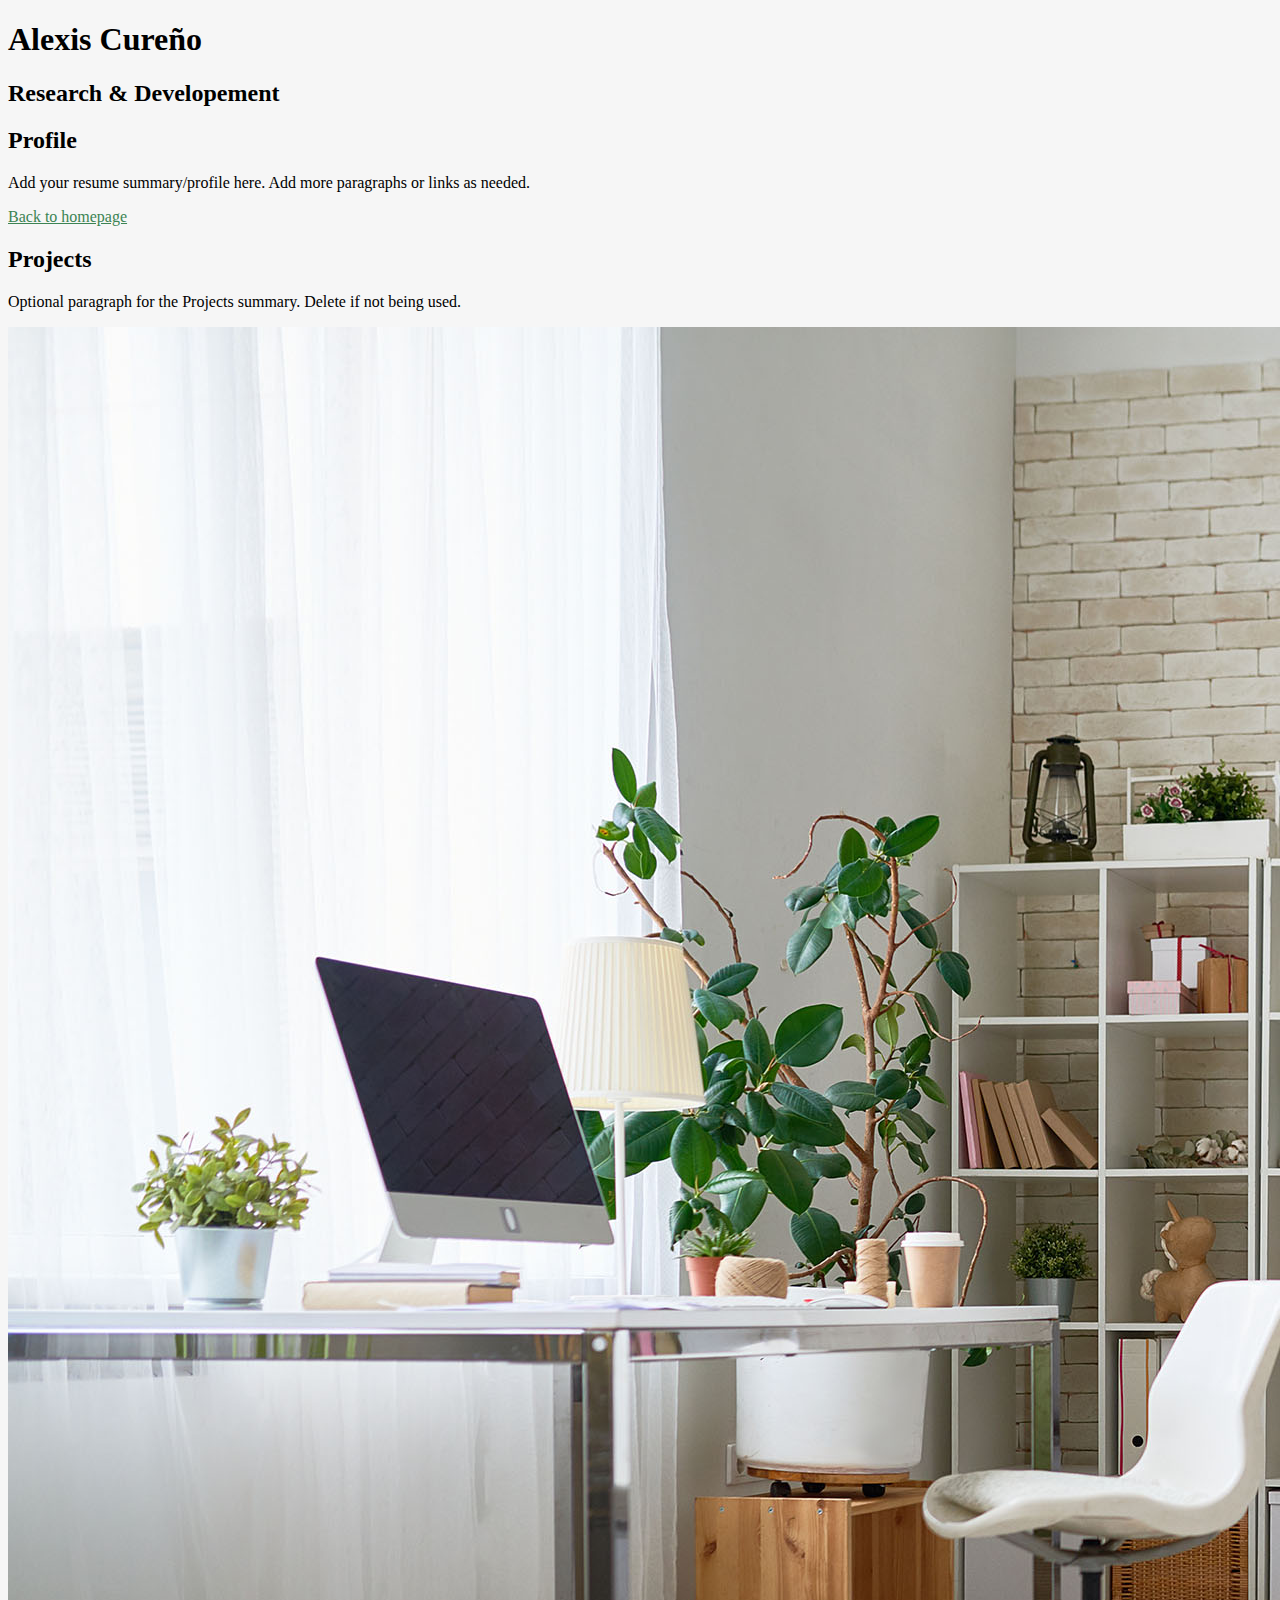
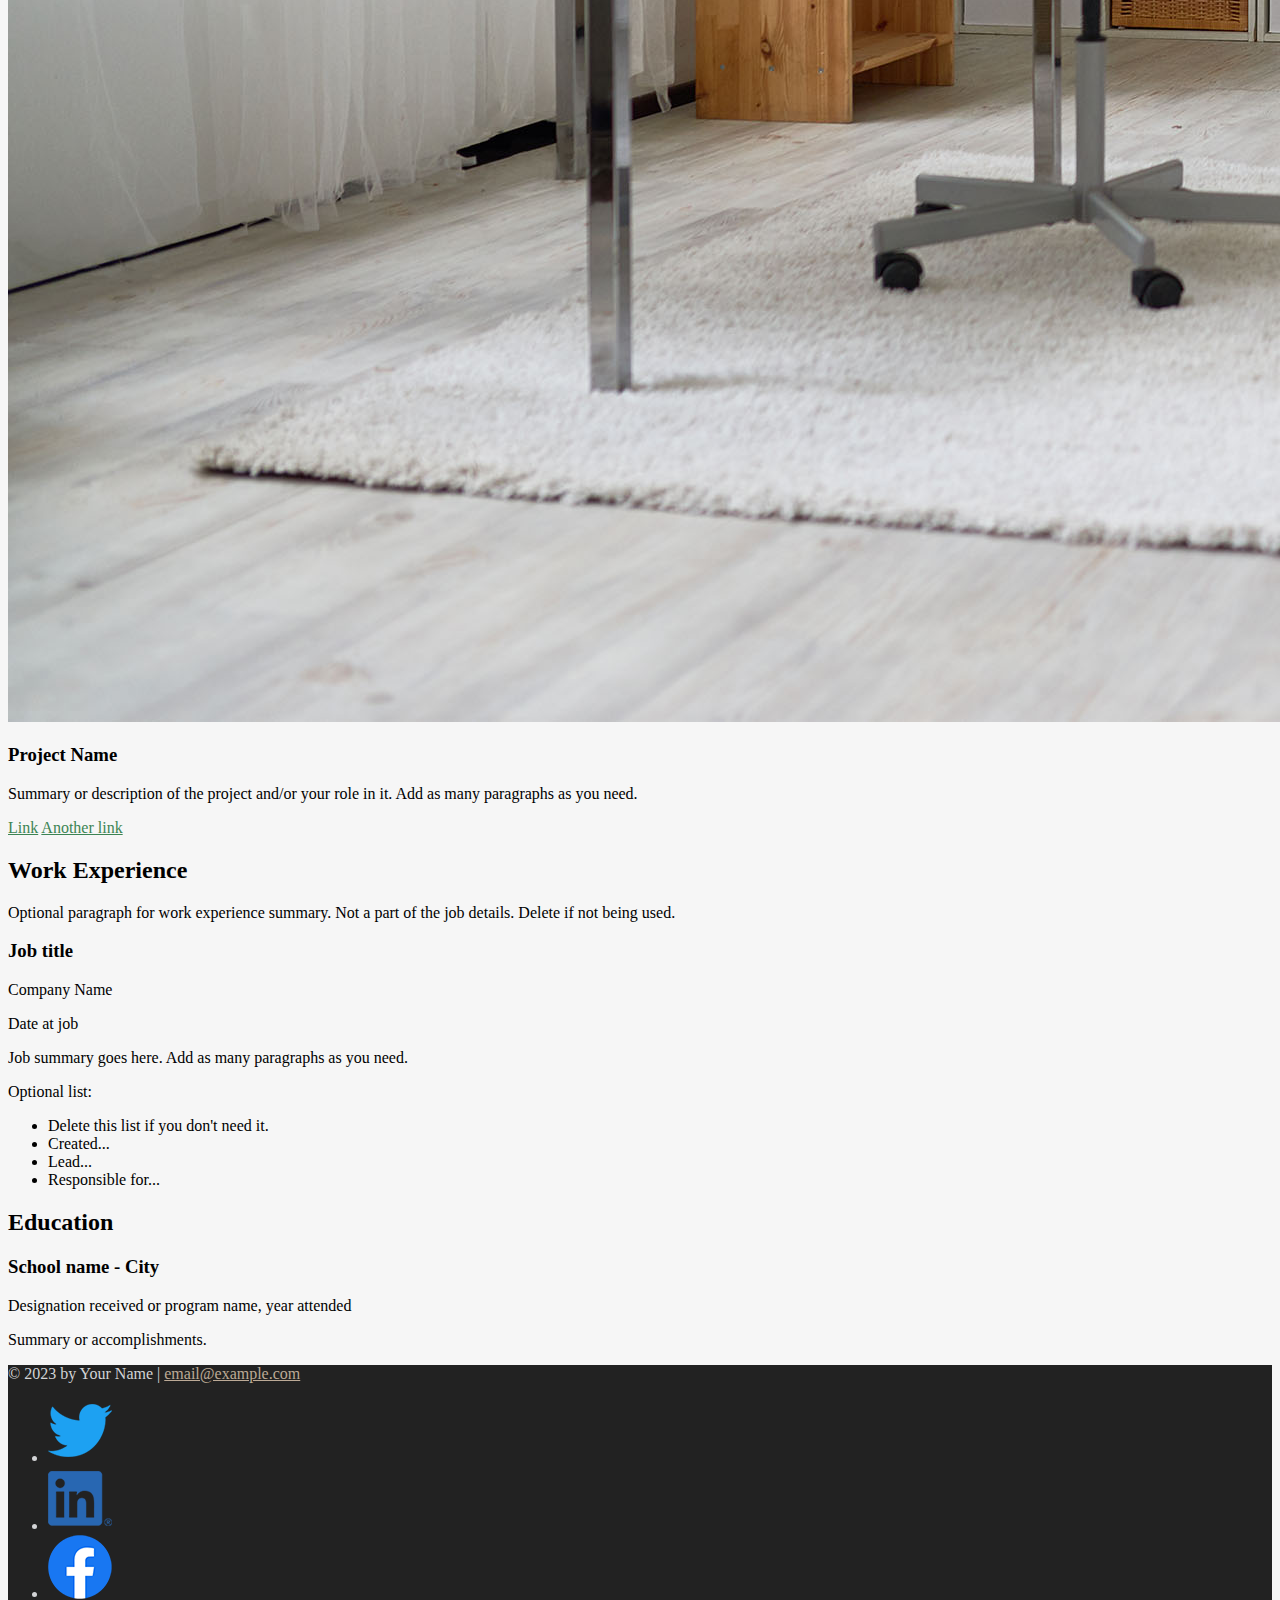
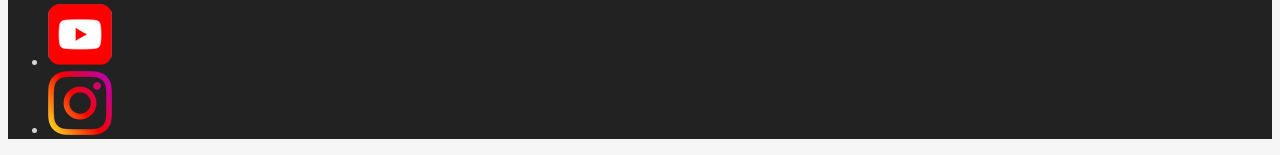
==== resume.html @ d6019df4 "first commit" ====
<!DOCTYPE html>
<html lang="en">
  <head>
    <meta charset="UTF-8">
    <meta name="viewport" content="width=device-width, initial-scale=1">
    <title>Resume | Alexis Cureño | Research & Developement</title>
    <link rel="stylesheet" href="css/style.css">
  </head>
  <body class="resume">
    <!-- //  INTRO  // -->
    <header>
      <!-- Start content edits below this line. -->
      <h1>Alexis Cureño</h1>
      <h2>Research & Developement</h2>

      <!-- End content edits here. -->
    </header>

    <main>
      <!-- //  PROFILE  // -->
      <section>
        <!-- Start content edits below this line. -->
        <h2>Profile</h2>
        <p>Add your resume summary/profile here. Add more paragraphs or links as needed.</p>
        <a href="index.html">Back to homepage</a>

        <!-- End content edits here. -->
      </section>

      <!-- //  PROJECTS  // --> 
      <section>
        <!-- Start content edits below this line. -->
        <h2>Projects</h2>
        <p>Optional paragraph for the Projects summary. Delete if not being used.</p>

        <!-- To add more items, copy this whole <section></section> block-->
        <section>
          <img src="images/bg-home-office-studio.jpg" srcset="" alt="test image" width="" height="">
          <h3>Project Name</h3>
          <p>Summary or description of the project and/or your role in it. Add as many paragraphs as you need.</p>
          <!-- link to project -->
          <a href="#" target="_blank">Link</a>
          <!-- additional links, e.g. newsletter -->
          <a href="#" target="_blank">Another link</a>
        </section>
        
        <!-- End content edits here. -->
      </section>

      <!-- //  WORK EXPERIENCE  // -->
      <section>
        <!-- Start content edits below this line.  -->
        <h2>Work Experience</h2>
        <p>Optional paragraph for work experience summary. Not a part of the job details. Delete if not being used.</p>

        <!-- To add more items, copy this whole <section></section> block -->
        <section>
          <h3>Job title</h3>
          <p>Company Name</p>
          <p>Date at job</p>
          <p>Job summary goes here. Add as many paragraphs as you need.</p>
          <p>Optional list:</p>
          <ul>
            <li>Delete this list if you don't need it.</li>
            <li>Created...</li>
            <li>Lead...</li>
            <li>Responsible for...</li>
          </ul>
        </section>

        <!-- End content edits here. -->
      </section>

      <!-- //  EDUCATION & CERTIFICATIONS  // -->
      <section>
        <!-- Start content edits below this line.  -->
        <h2>Education</h2>

        <!-- To add more items, copy this whole <section></section> block -->
        <section>
          <h3>School name - City</h3>
          <p>Designation received or program name, year attended</p>
          <p>Summary or accomplishments.</p>
        </section>

        <!-- End content edits here. -->
      </section>
    </main>

    <!-- //  FOOTER INFO, SOCIAL MEDIA  // -->
    <footer>
      <!-- Start content edits below this line. -->
      <p>© 2023 by Your Name | <a href="mailto:email@example.com">email@example.com</a></p>

      <!-- Add or remove any networks. -->
      <ul>
        <li>
          <a href="#" target="_blank"><img src="images/icon-logo-twitter.png" alt="My Twitter Channel"></a>
        </li>
        <li>
          <a href="#" target="_blank"><img src="images/icon-logo-linkedin.png" alt="My LinkedIn"></a>
        </li>
        <li>
          <a href="#" target="_blank"><img src="images/icon-logo-facebook.png" alt="My Facebook"></a>
        </li>
        <li>
          <a href="#" target="_blank"><img src="images/icon-logo-youtube.png" alt="My YouTube"></a>
        </li>
        <li>
          <a href="#" target="_blank"><img src="images/icon-logo-instagram.png" alt="My Instagram"></a>
        </li>
      </ul>
      
      <!-- End content edits here. -->
    </footer>
  </body>
</html>
---- css/style.css ----
/*
COLOR PALETTE

Dark green    #3c8453
Sandy beige   #bcaa96
Dark gray     #222222
Light gray    #d3d4d6
Off-white     #f6f6f6

*/

/* GLOBAL STYLES
----------------*/
body {
    background: #f6f6f6;

}
/* HOME
------------------------*/
.home {
    background: url(../images/bg-home-office-studio.jpg) no-repeat;
    background-size: cover;
}
.home content-wrapper {
    background: rgb(255, 255, 255 / 0.9);
}
/* link */
a {
    color: #3c8453;
}
a:hover{
    color: #bcaa96;
    text-decoration: none;
}
footer a {
    color: #bcaa96;
}
footer a:hover {
    color: #3c8453;
}
.btn {
    background: #3c8453;
    color: #f6f6f6;
    text-decoration: none;
}
/* RESUME
------------------------*/

/* Profile
------------------------*/

/* Projects
------------------------*/

/* Work Experience
------------------------*/

/* Education
------------------------*/

/* FOOTER
------------------------*/
footer {
    background: #222;
    color: #d3d4d6;
}
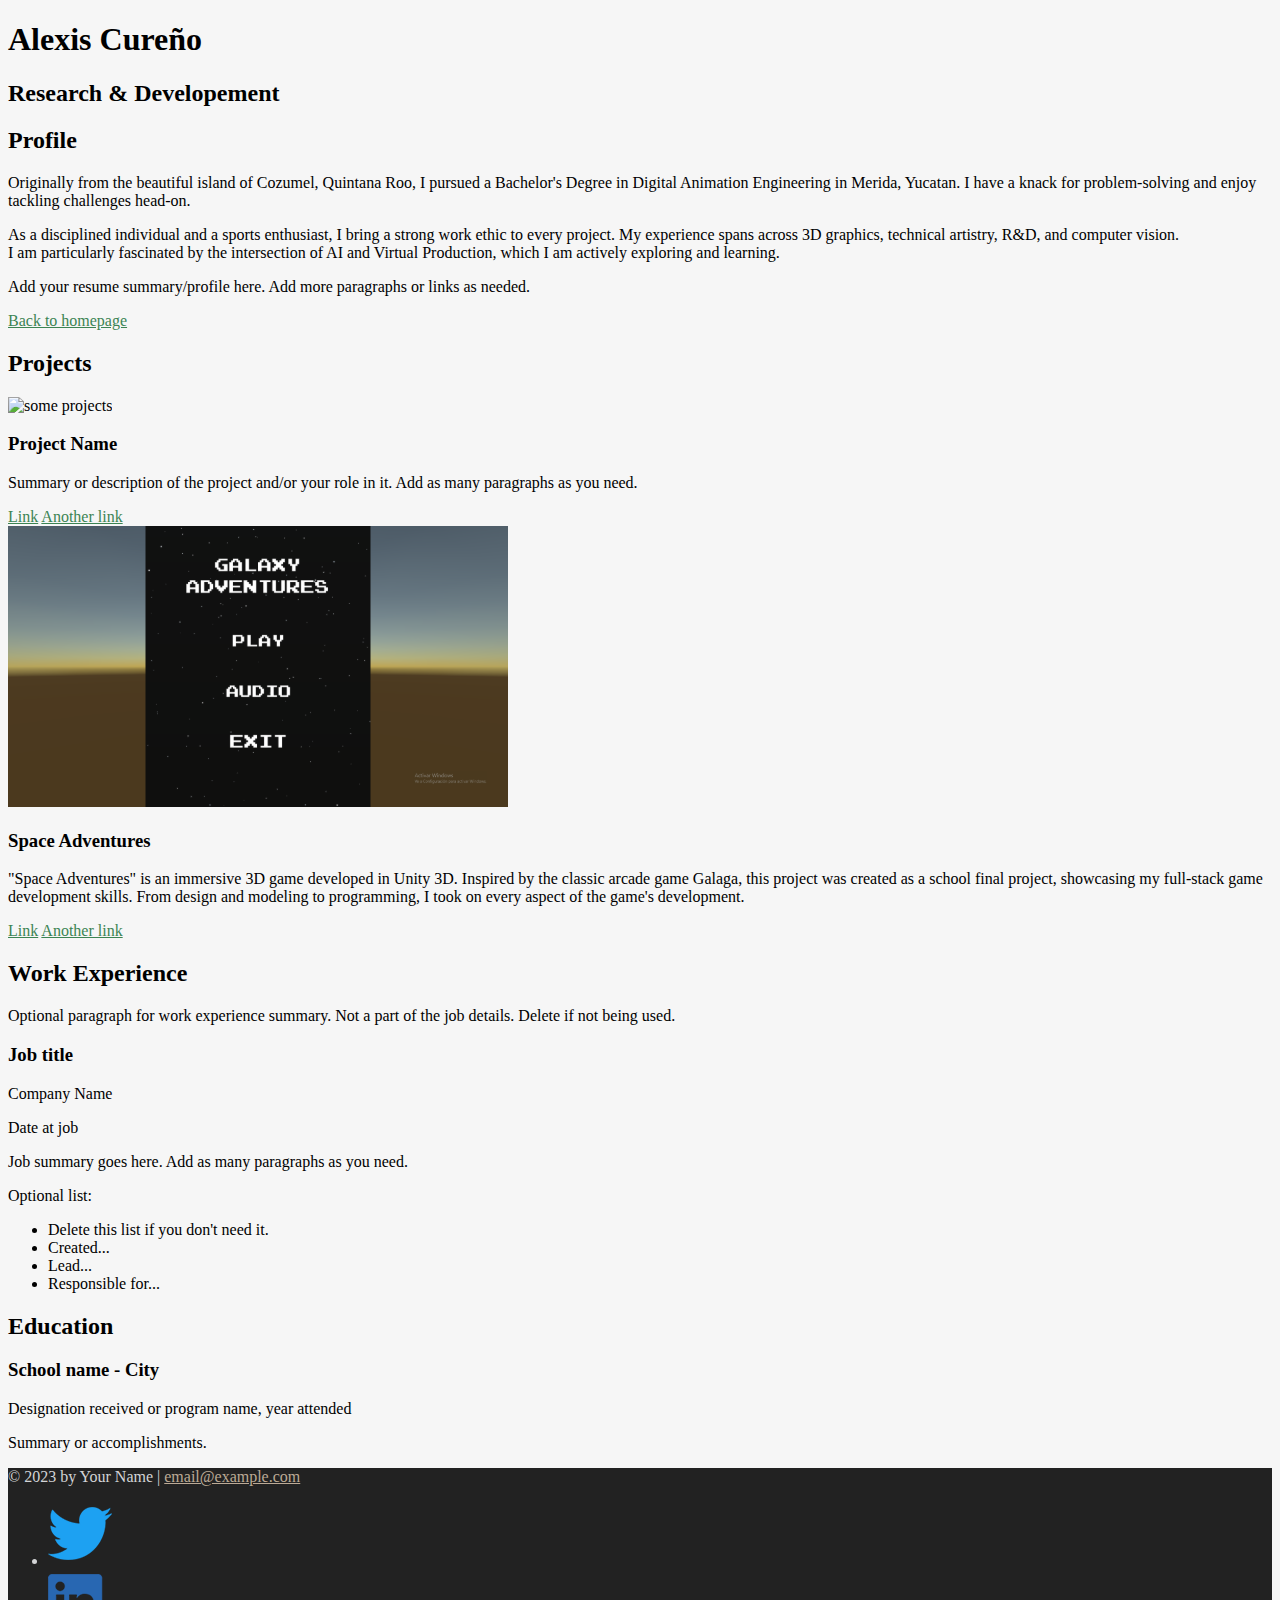
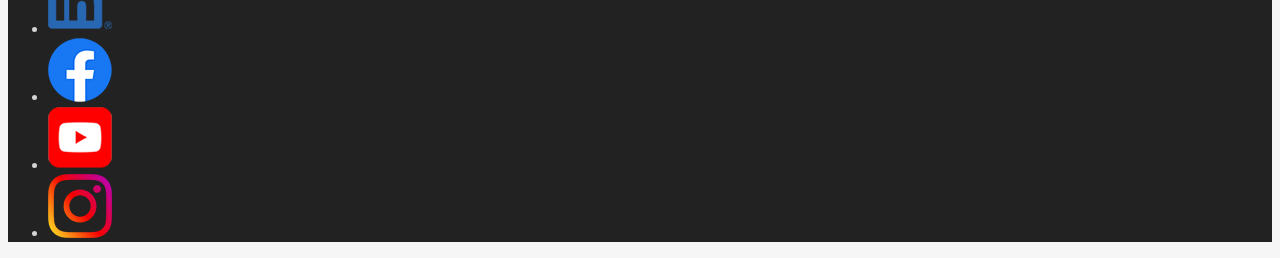
==== commit a0d0cbb6: "New images & Projects added" ====
--- a/resume.html
+++ b/resume.html
@@ -21,6 +21,10 @@
       <section>
         <!-- Start content edits below this line. -->
         <h2>Profile</h2>
+        <p>Originally from the beautiful island of Cozumel, Quintana Roo, I pursued a Bachelor's Degree in Digital Animation Engineering in Merida, Yucatan. I have a knack for problem-solving and enjoy tackling challenges head-on.
+        </p>
+        <p>As a disciplined individual and a sports enthusiast, I bring a strong work ethic to every project. My experience spans across 3D graphics, technical artistry, R&D, and computer vision.<br> I am particularly fascinated by the intersection of AI and Virtual Production, which I am actively exploring and learning.
+        </p>
         <p>Add your resume summary/profile here. Add more paragraphs or links as needed.</p>
         <a href="index.html">Back to homepage</a>
 
@@ -31,11 +35,9 @@
       <section>
         <!-- Start content edits below this line. -->
         <h2>Projects</h2>
-        <p>Optional paragraph for the Projects summary. Delete if not being used.</p>
-
         <!-- To add more items, copy this whole <section></section> block-->
         <section>
-          <img src="images/bg-home-office-studio.jpg" srcset="" alt="test image" width="" height="">
+          <img src="images/projects-500px.jpeg" srcset="images/projects-1000px.png" alt="some projects">
           <h3>Project Name</h3>
           <p>Summary or description of the project and/or your role in it. Add as many paragraphs as you need.</p>
           <!-- link to project -->
@@ -43,6 +45,20 @@
           <!-- additional links, e.g. newsletter -->
           <a href="#" target="_blank">Another link</a>
         </section>
+
+        <section>
+          <img src="images/space-500px.png" srcset="images/space-1000px.png 2x" alt="some projects">
+          <h3>Space Adventures</h3>
+          <p>"Space Adventures" is an immersive 3D game developed in Unity 3D. Inspired by the classic arcade game Galaga, this project was created as a school final project, showcasing my full-stack game development skills. 
+            From design and modeling to programming, I took on every aspect of the game's development.
+          </p>
+          <!-- link to project -->
+          <a href="https://alexiscureno.github.io/Space-Adventures-Game/" target="_blank">Link</a>
+          <!-- additional links, e.g. newsletter -->
+          <a href="#" target="_blank">Another link</a>
+        </section>
+
+
         
         <!-- End content edits here. -->
       </section>
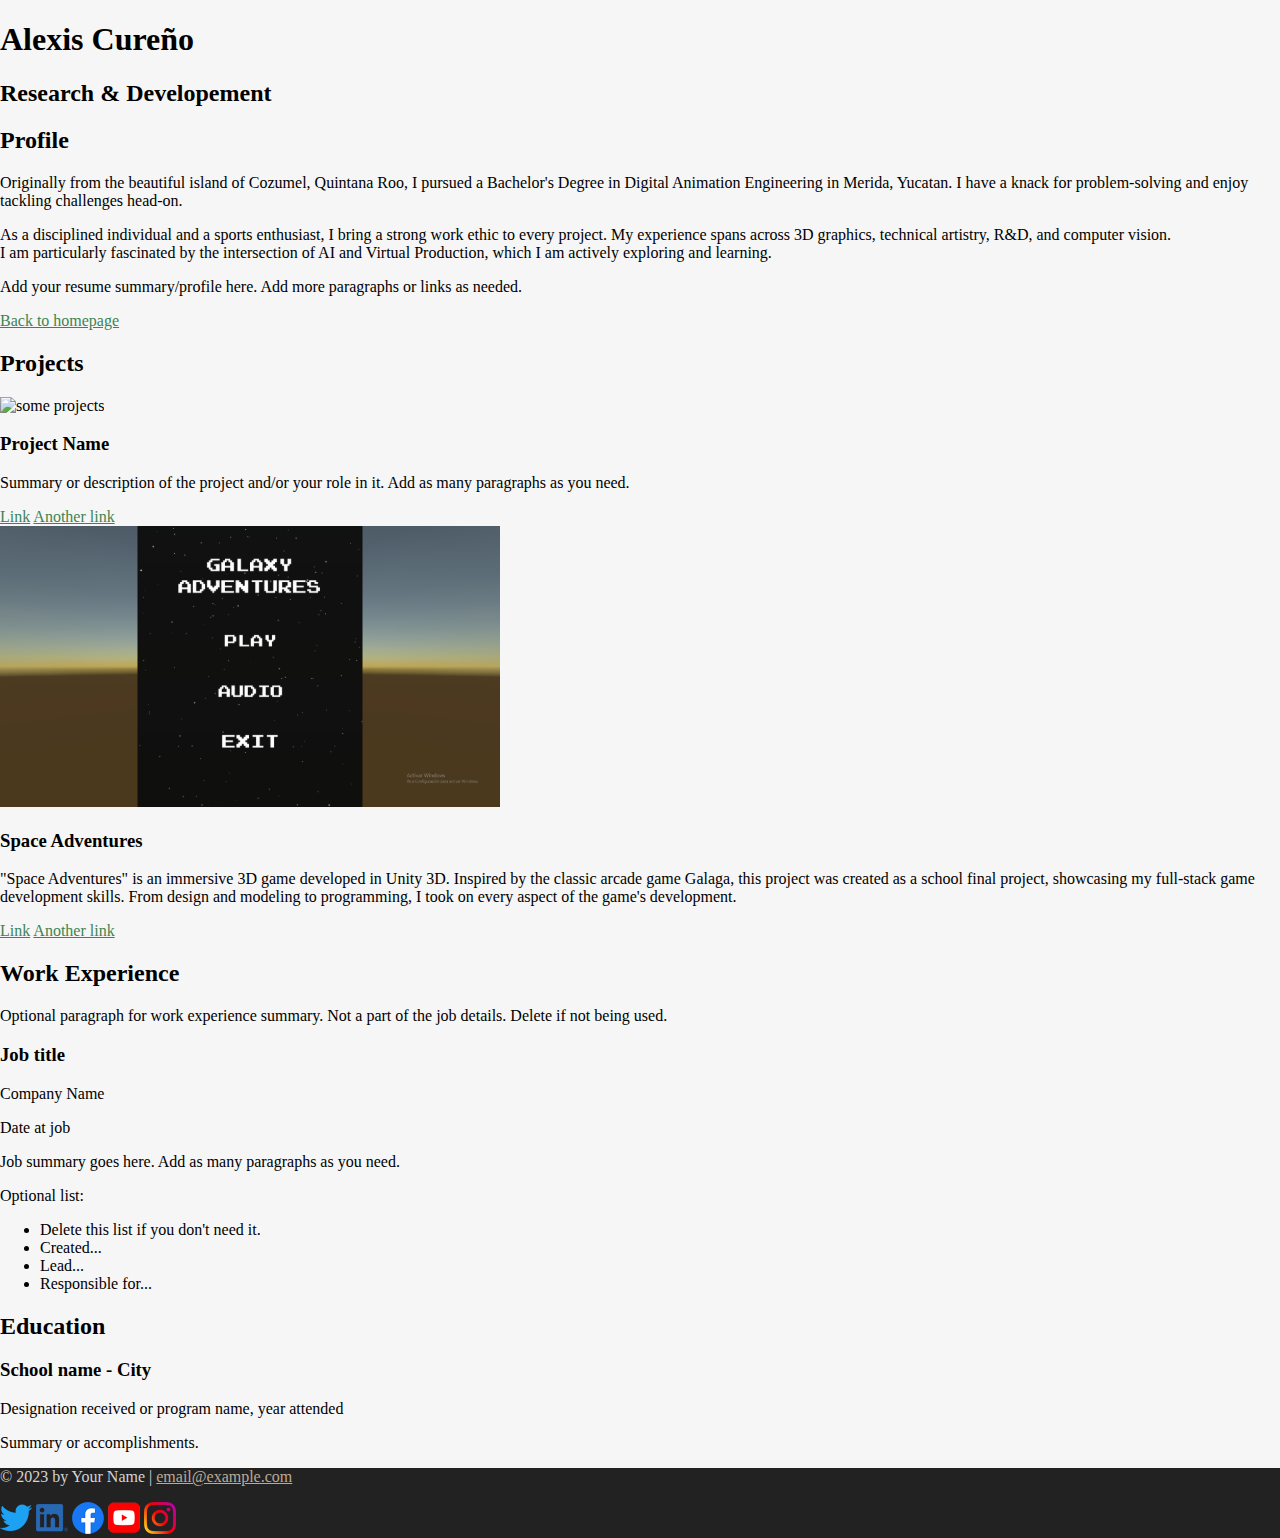
==== commit 0f7d0aa3: "Box Model changes" ====
--- a/resume.html
+++ b/resume.html
@@ -109,7 +109,7 @@
       <p>© 2023 by Your Name | <a href="mailto:email@example.com">email@example.com</a></p>
 
       <!-- Add or remove any networks. -->
-      <ul>
+      <ul class="socials">
         <li>
           <a href="#" target="_blank"><img src="images/icon-logo-twitter.png" alt="My Twitter Channel"></a>
         </li>
--- a/css/style.css
+++ b/css/style.css
@@ -11,8 +11,21 @@
 
 /* GLOBAL STYLES
 ----------------*/
+html {
+    box-sizing: border-box;
+}
+*, *:before, *:after {
+    box-sizing: inherit;
+}
+
+html, body {
+    height: 100%;
+}
+
 body {
     background: #f6f6f6;
+    margin: 0;
+    
 
 }
 /* HOME
@@ -63,4 +76,15 @@
 footer {
     background: #222;
     color: #d3d4d6;
-}+}
+.socials {
+    list-style-type: none;
+    padding: 0;
+}
+.socials li {
+    display: inline-block;
+}
+.socials img{
+    width: 32px;
+}
+
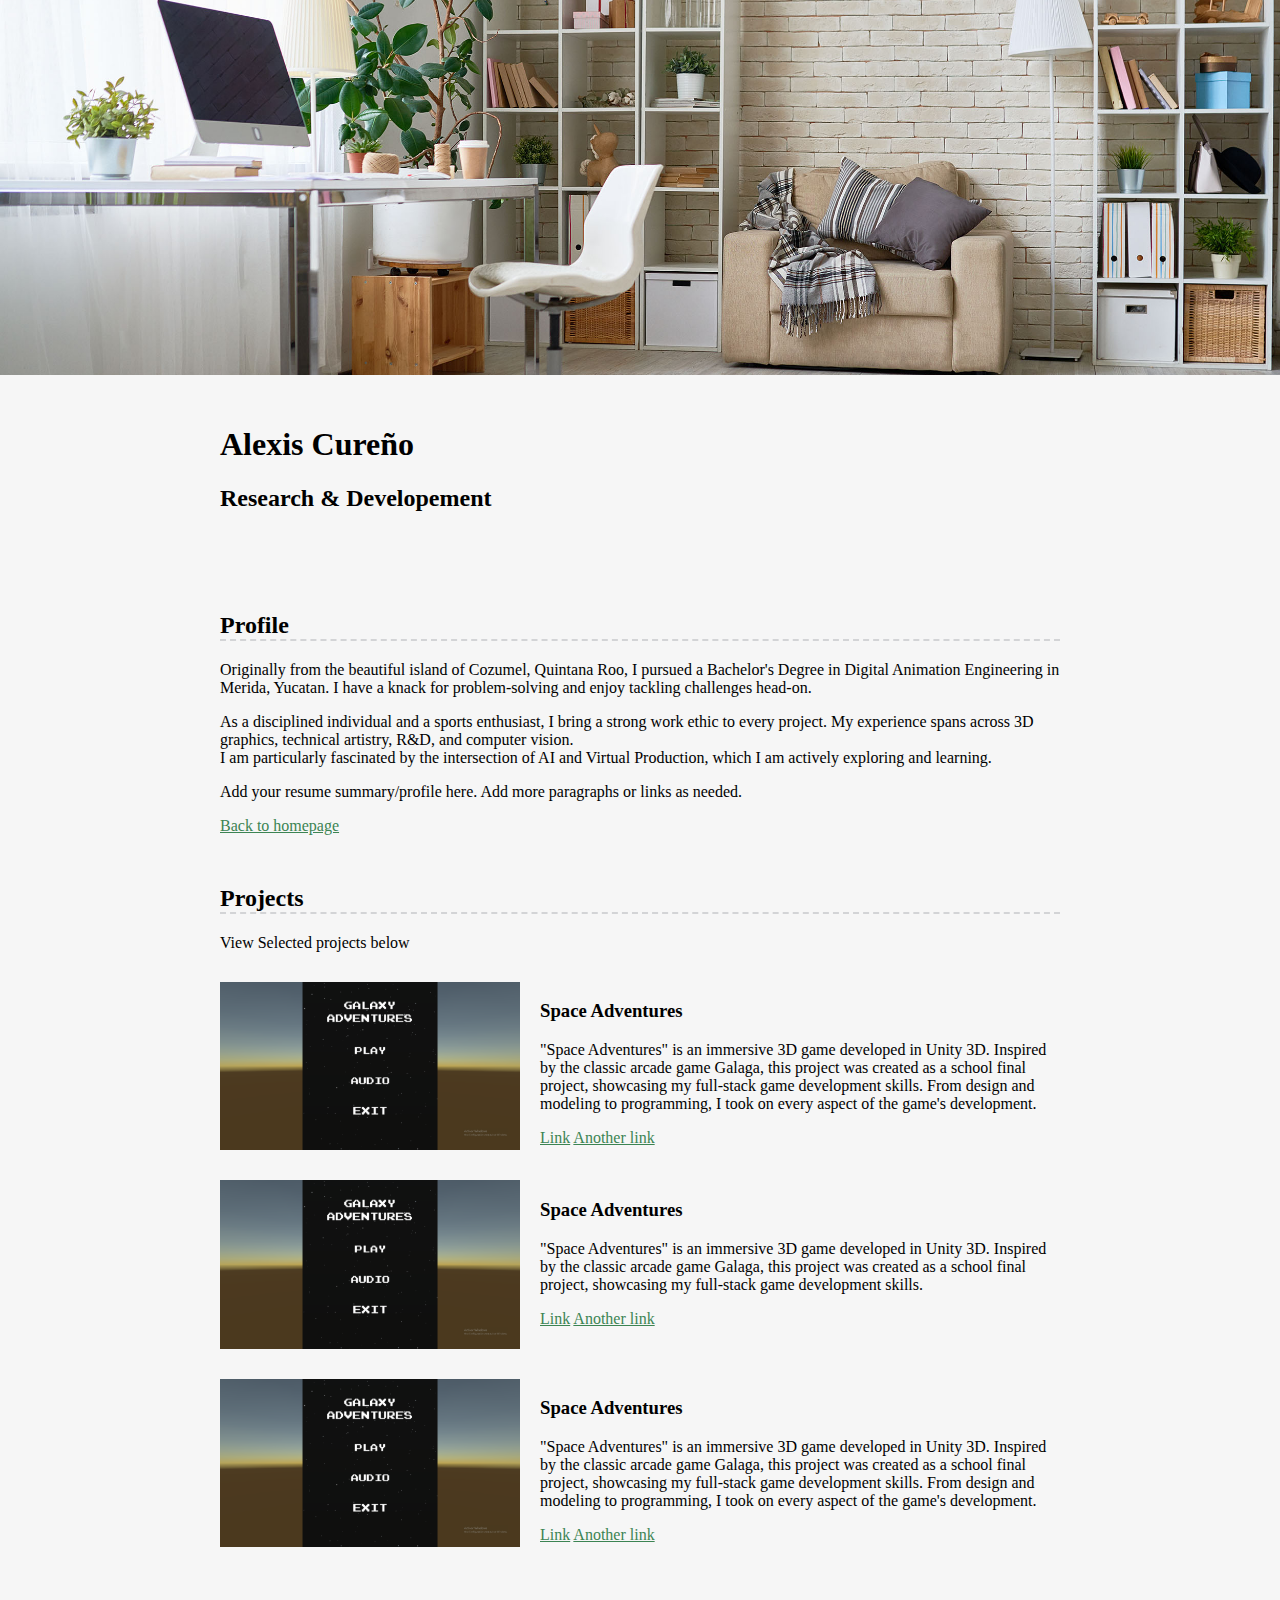
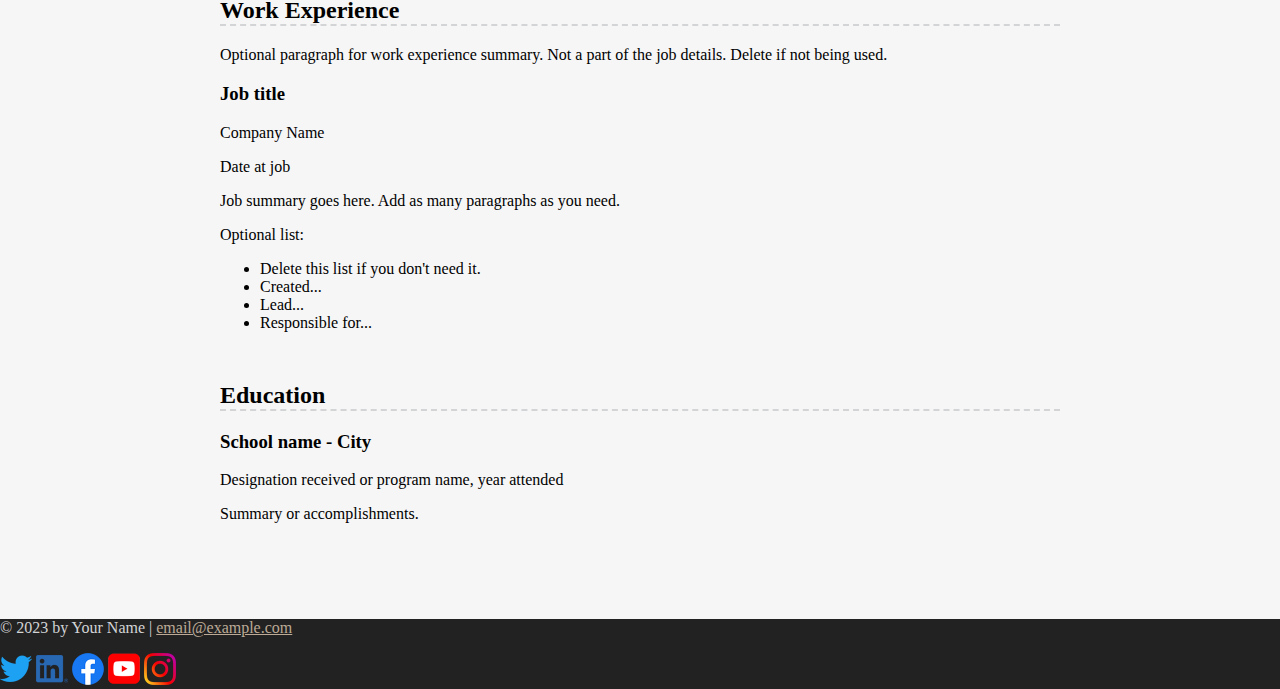
==== commit 16c78f26: "Float & Positioning" ====
--- a/resume.html
+++ b/resume.html
@@ -9,99 +9,115 @@
   <body class="resume">
     <!-- //  INTRO  // -->
     <header>
-      <!-- Start content edits below this line. -->
-      <h1>Alexis Cureño</h1>
-      <h2>Research & Developement</h2>
-
-      <!-- End content edits here. -->
+        <div class="content-wrapper">
+        <!-- Start content edits below this line. -->
+        <h1>Alexis Cureño</h1>
+        <h2>Research & Developement</h2>
+        <!-- End content edits here. -->
+        </div>
     </header>
 
-    <main>
-      <!-- //  PROFILE  // -->
-      <section>
-        <!-- Start content edits below this line. -->
-        <h2>Profile</h2>
-        <p>Originally from the beautiful island of Cozumel, Quintana Roo, I pursued a Bachelor's Degree in Digital Animation Engineering in Merida, Yucatan. I have a knack for problem-solving and enjoy tackling challenges head-on.
-        </p>
-        <p>As a disciplined individual and a sports enthusiast, I bring a strong work ethic to every project. My experience spans across 3D graphics, technical artistry, R&D, and computer vision.<br> I am particularly fascinated by the intersection of AI and Virtual Production, which I am actively exploring and learning.
-        </p>
-        <p>Add your resume summary/profile here. Add more paragraphs or links as needed.</p>
-        <a href="index.html">Back to homepage</a>
+      <main class="content-wrapper">
+        <!-- //  PROFILE  // -->
+        <section class="resume-section">
+          <!-- Start content edits below this line. -->
+          <h2>Profile</h2>
+          <p>Originally from the beautiful island of Cozumel, Quintana Roo, I pursued a Bachelor's Degree in Digital Animation Engineering in Merida, Yucatan. I have a knack for problem-solving and enjoy tackling challenges head-on.
+          </p>
+          <p>As a disciplined individual and a sports enthusiast, I bring a strong work ethic to every project. My experience spans across 3D graphics, technical artistry, R&D, and computer vision.<br> I am particularly fascinated by the intersection of AI and Virtual Production, which I am actively exploring and learning.
+          </p>
+          <p>Add your resume summary/profile here. Add more paragraphs or links as needed.</p>
+          <a href="index.html">Back to homepage</a>
 
-        <!-- End content edits here. -->
-      </section>
-
-      <!-- //  PROJECTS  // --> 
-      <section>
-        <!-- Start content edits below this line. -->
-        <h2>Projects</h2>
-        <!-- To add more items, copy this whole <section></section> block-->
-        <section>
-          <img src="images/projects-500px.jpeg" srcset="images/projects-1000px.png" alt="some projects">
-          <h3>Project Name</h3>
-          <p>Summary or description of the project and/or your role in it. Add as many paragraphs as you need.</p>
-          <!-- link to project -->
-          <a href="#" target="_blank">Link</a>
-          <!-- additional links, e.g. newsletter -->
-          <a href="#" target="_blank">Another link</a>
+          <!-- End content edits here. -->
         </section>
 
-        <section>
-          <img src="images/space-500px.png" srcset="images/space-1000px.png 2x" alt="some projects">
-          <h3>Space Adventures</h3>
-          <p>"Space Adventures" is an immersive 3D game developed in Unity 3D. Inspired by the classic arcade game Galaga, this project was created as a school final project, showcasing my full-stack game development skills. 
-            From design and modeling to programming, I took on every aspect of the game's development.
-          </p>
-          <!-- link to project -->
-          <a href="https://alexiscureno.github.io/Space-Adventures-Game/" target="_blank">Link</a>
-          <!-- additional links, e.g. newsletter -->
-          <a href="#" target="_blank">Another link</a>
+        <!-- //  PROJECTS  // --> 
+        <section class="resume-section">
+          <!-- Start content edits below this line. -->
+          <h2>Projects</h2>
+          <p>View Selected projects below</p>
+          <!-- To add more items, copy this whole <section></section> block-->
+
+          <section class="project-item">
+            <img src="images/space-500px.png" srcset="images/space-1000px.png 2x" alt="some projects">
+            <h3>Space Adventures</h3>
+            <p>"Space Adventures" is an immersive 3D game developed in Unity 3D. Inspired by the classic arcade game Galaga, this project was created as a school final project, showcasing my full-stack game development skills. 
+              From design and modeling to programming, I took on every aspect of the game's development.
+            </p>
+            <!-- link to project -->
+            <a href="#" target="_blank">Link</a>
+            <!-- additional links, e.g. newsletter -->
+            <a href="#" target="_blank">Another link</a>
+          </section>
+
+          <section class="project-item">
+            <img src="images/space-500px.png" srcset="images/space-1000px.png 2x" alt="some projects">
+            <h3>Space Adventures</h3>
+            <p>"Space Adventures" is an immersive 3D game developed in Unity 3D. Inspired by the classic arcade game Galaga, this project was created as a school final project, showcasing my full-stack game development skills.
+            </p>
+            <!-- link to project -->
+            <a href="https://alexiscureno.github.io/Space-Adventures-Game/" target="_blank">Link</a>
+            <!-- additional links, e.g. newsletter -->
+            <a href="#" target="_blank">Another link</a>
+          </section>
+
+          <section class="project-item">
+            <img src="images/space-500px.png" srcset="images/space-1000px.png 2x" alt="some projects">
+            <h3>Space Adventures</h3>
+            <p>"Space Adventures" is an immersive 3D game developed in Unity 3D. Inspired by the classic arcade game Galaga, this project was created as a school final project, showcasing my full-stack game development skills. 
+              From design and modeling to programming, I took on every aspect of the game's development.
+            </p>
+            <!-- link to project -->
+            <a href="https://alexiscureno.github.io/Space-Adventures-Game/" target="_blank">Link</a>
+            <!-- additional links, e.g. newsletter -->
+            <a href="#" target="_blank">Another link</a>
+          </section>
+
+
+          
+          <!-- End content edits here. -->
         </section>
 
+        <!-- //  WORK EXPERIENCE  // -->
+        <section class="resume-section">
+          <!-- Start content edits below this line.  -->
+          <h2>Work Experience</h2>
+          <p>Optional paragraph for work experience summary. Not a part of the job details. Delete if not being used.</p>
 
-        
-        <!-- End content edits here. -->
-      </section>
+          <!-- To add more items, copy this whole <section></section> block -->
+          <section>
+            <h3>Job title</h3>
+            <p>Company Name</p>
+            <p>Date at job</p>
+            <p>Job summary goes here. Add as many paragraphs as you need.</p>
+            <p>Optional list:</p>
+            <ul>
+              <li>Delete this list if you don't need it.</li>
+              <li>Created...</li>
+              <li>Lead...</li>
+              <li>Responsible for...</li>
+            </ul>
+          </section>
 
-      <!-- //  WORK EXPERIENCE  // -->
-      <section>
-        <!-- Start content edits below this line.  -->
-        <h2>Work Experience</h2>
-        <p>Optional paragraph for work experience summary. Not a part of the job details. Delete if not being used.</p>
-
-        <!-- To add more items, copy this whole <section></section> block -->
-        <section>
-          <h3>Job title</h3>
-          <p>Company Name</p>
-          <p>Date at job</p>
-          <p>Job summary goes here. Add as many paragraphs as you need.</p>
-          <p>Optional list:</p>
-          <ul>
-            <li>Delete this list if you don't need it.</li>
-            <li>Created...</li>
-            <li>Lead...</li>
-            <li>Responsible for...</li>
-          </ul>
+          <!-- End content edits here. -->
         </section>
 
-        <!-- End content edits here. -->
-      </section>
+        <!-- //  EDUCATION & CERTIFICATIONS  // -->
+        <section class="resume-section">
+          <!-- Start content edits below this line.  -->
+          <h2>Education</h2>
 
-      <!-- //  EDUCATION & CERTIFICATIONS  // -->
-      <section>
-        <!-- Start content edits below this line.  -->
-        <h2>Education</h2>
+          <!-- To add more items, copy this whole <section></section> block -->
+          <section>
+            <h3>School name - City</h3>
+            <p>Designation received or program name, year attended</p>
+            <p>Summary or accomplishments.</p>
+          </section>
 
-        <!-- To add more items, copy this whole <section></section> block -->
-        <section>
-          <h3>School name - City</h3>
-          <p>Designation received or program name, year attended</p>
-          <p>Summary or accomplishments.</p>
+          <!-- End content edits here. -->
         </section>
-
-        <!-- End content edits here. -->
-      </section>
-    </main>
+      </main>
 
     <!-- //  FOOTER INFO, SOCIAL MEDIA  // -->
     <footer>
--- a/css/style.css
+++ b/css/style.css
@@ -11,6 +11,8 @@
 
 /* GLOBAL STYLES
 ----------------*/
+/*Box model fixing 
+*/
 html {
     box-sizing: border-box;
 }
@@ -25,8 +27,6 @@
 body {
     background: #f6f6f6;
     margin: 0;
-    
-
 }
 /* HOME
 ------------------------*/
@@ -34,8 +34,8 @@
     background: url(../images/bg-home-office-studio.jpg) no-repeat;
     background-size: cover;
 }
-.home content-wrapper {
-    background: rgb(255, 255, 255 / 0.9);
+.home .content-wrapper {
+    background: rgb(255 255 255 / 0.9);
 }
 /* link */
 a {
@@ -56,14 +56,43 @@
     color: #f6f6f6;
     text-decoration: none;
 }
+.content-wrapper {
+    margin: 0 auto;
+    padding: 30px;  
+    max-width: 900px;
+}
 /* RESUME
 ------------------------*/
+.resume header::before {
+    background: url(../images/bg-home-office-studio.jpg) center;
+    background-size: cover;
+    content: "";
+    display: block;
+    height: 375px;
 
+}
+.resume-section {
+    margin-bottom: 50px;
+
+}
+
+.resume-section h2 {
+    border-bottom: 2px dashed #d3d4d6;
+}
 /* Profile
 ------------------------*/
 
 /* Projects
 ------------------------*/
+.project-item {
+    display: flow-root;
+    margin: 30px 0;
+}
+.project-item img {
+    width: 300px;
+        float: left;
+        margin-right: 20px;
+}
 
 /* Work Experience
 ------------------------*/
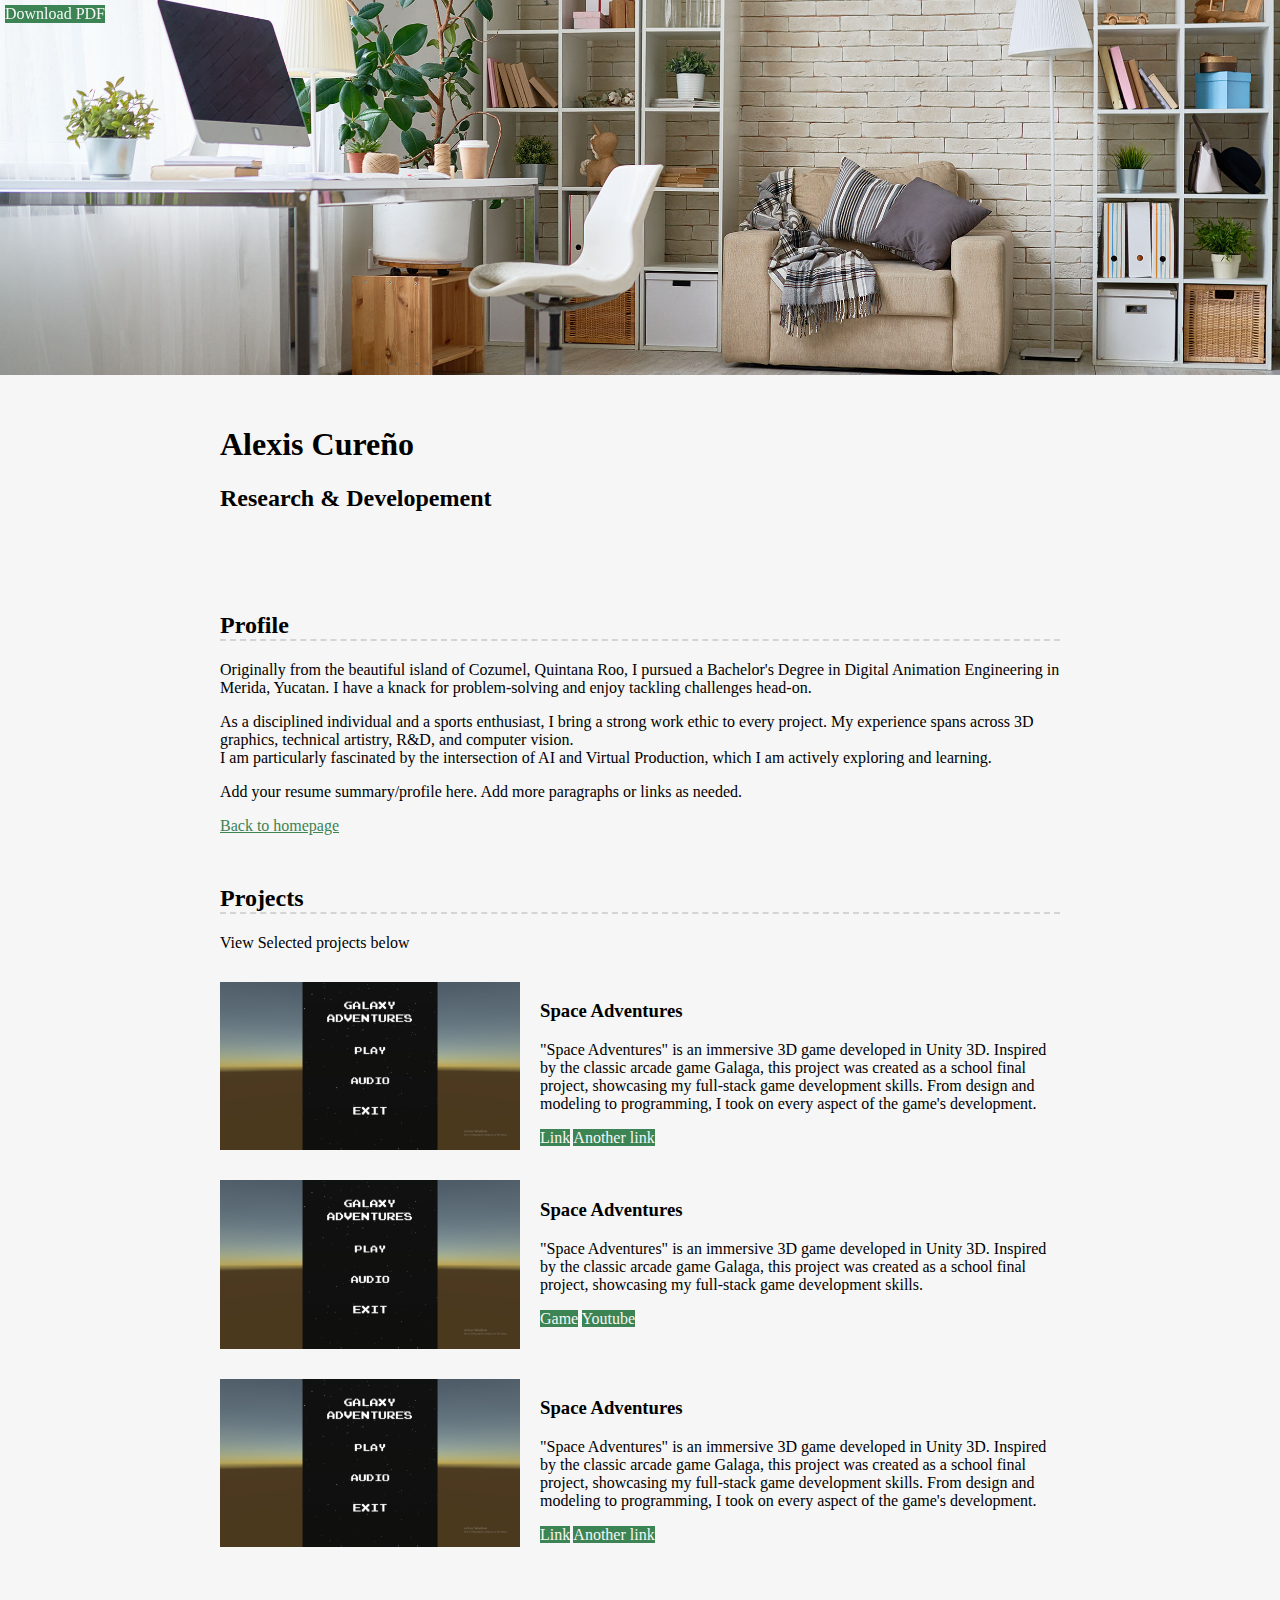
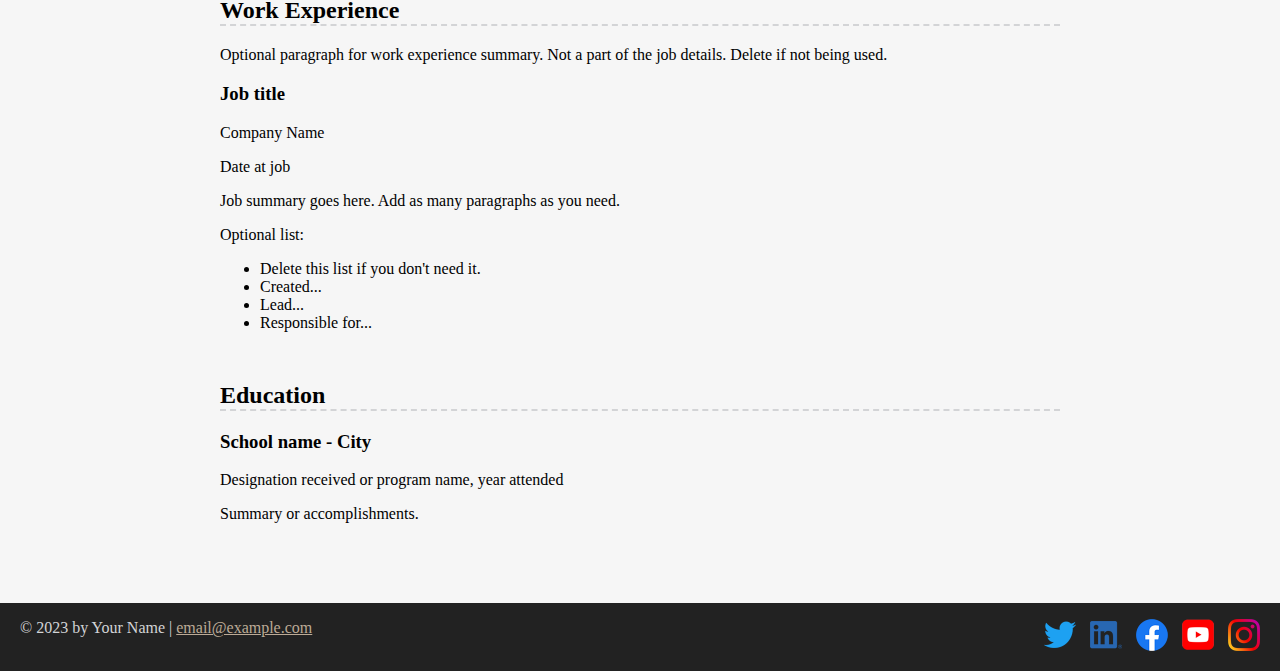
==== commit 77d59b93: "Flexbox" ====
--- a/resume.html
+++ b/resume.html
@@ -7,6 +7,7 @@
     <link rel="stylesheet" href="css/style.css">
   </head>
   <body class="resume">
+    <a class="btn download-link" href="#">Download PDF</a>
     <!-- //  INTRO  // -->
     <header>
         <div class="content-wrapper">
@@ -46,9 +47,9 @@
               From design and modeling to programming, I took on every aspect of the game's development.
             </p>
             <!-- link to project -->
-            <a href="#" target="_blank">Link</a>
+            <a class="btn" href="#" target="_blank">Link</a>
             <!-- additional links, e.g. newsletter -->
-            <a href="#" target="_blank">Another link</a>
+            <a class="btn" href="#" target="_blank">Another link</a>
           </section>
 
           <section class="project-item">
@@ -57,9 +58,9 @@
             <p>"Space Adventures" is an immersive 3D game developed in Unity 3D. Inspired by the classic arcade game Galaga, this project was created as a school final project, showcasing my full-stack game development skills.
             </p>
             <!-- link to project -->
-            <a href="https://alexiscureno.github.io/Space-Adventures-Game/" target="_blank">Link</a>
+            <a class="btn" href="https://alexiscureno.github.io/Space-Adventures-Game/" target="_blank">Game</a>
             <!-- additional links, e.g. newsletter -->
-            <a href="#" target="_blank">Another link</a>
+            <a class="btn" href="https://www.youtube.com/@madebychristina" target="_blank">Youtube</a>
           </section>
 
           <section class="project-item">
@@ -69,9 +70,9 @@
               From design and modeling to programming, I took on every aspect of the game's development.
             </p>
             <!-- link to project -->
-            <a href="https://alexiscureno.github.io/Space-Adventures-Game/" target="_blank">Link</a>
+            <a class="btn" href="https://alexiscureno.github.io/Space-Adventures-Game/" target="_blank">Link</a>
             <!-- additional links, e.g. newsletter -->
-            <a href="#" target="_blank">Another link</a>
+            <a class="btn" href="#" target="_blank">Another link</a>
           </section>
 
 
--- a/css/style.css
+++ b/css/style.css
@@ -33,9 +33,15 @@
 .home {
     background: url(../images/bg-home-office-studio.jpg) no-repeat;
     background-size: cover;
+    display: flex;
+    flex-direction: column;
 }
 .home .content-wrapper {
+    flex: 1 0 auto;
+}
+.content-bg {
     background: rgb(255 255 255 / 0.9);
+    padding: 30px;
 }
 /* link */
 a {
@@ -79,6 +85,12 @@
 .resume-section h2 {
     border-bottom: 2px dashed #d3d4d6;
 }
+.download-link {
+    position: fixed;
+    top: 5px;
+    left: 5px;
+
+}
 /* Profile
 ------------------------*/
 
@@ -105,6 +117,9 @@
 footer {
     background: #222;
     color: #d3d4d6;
+    display: flex;
+    justify-content: space-between;
+    padding: 0 20px;
 }
 .socials {
     list-style-type: none;
@@ -112,8 +127,12 @@
 }
 .socials li {
     display: inline-block;
+    margin-left: 10px;
 }
 .socials img{
     width: 32px;
 }
+.socials img:hover {
+    opacity: 0.5;
+}
 
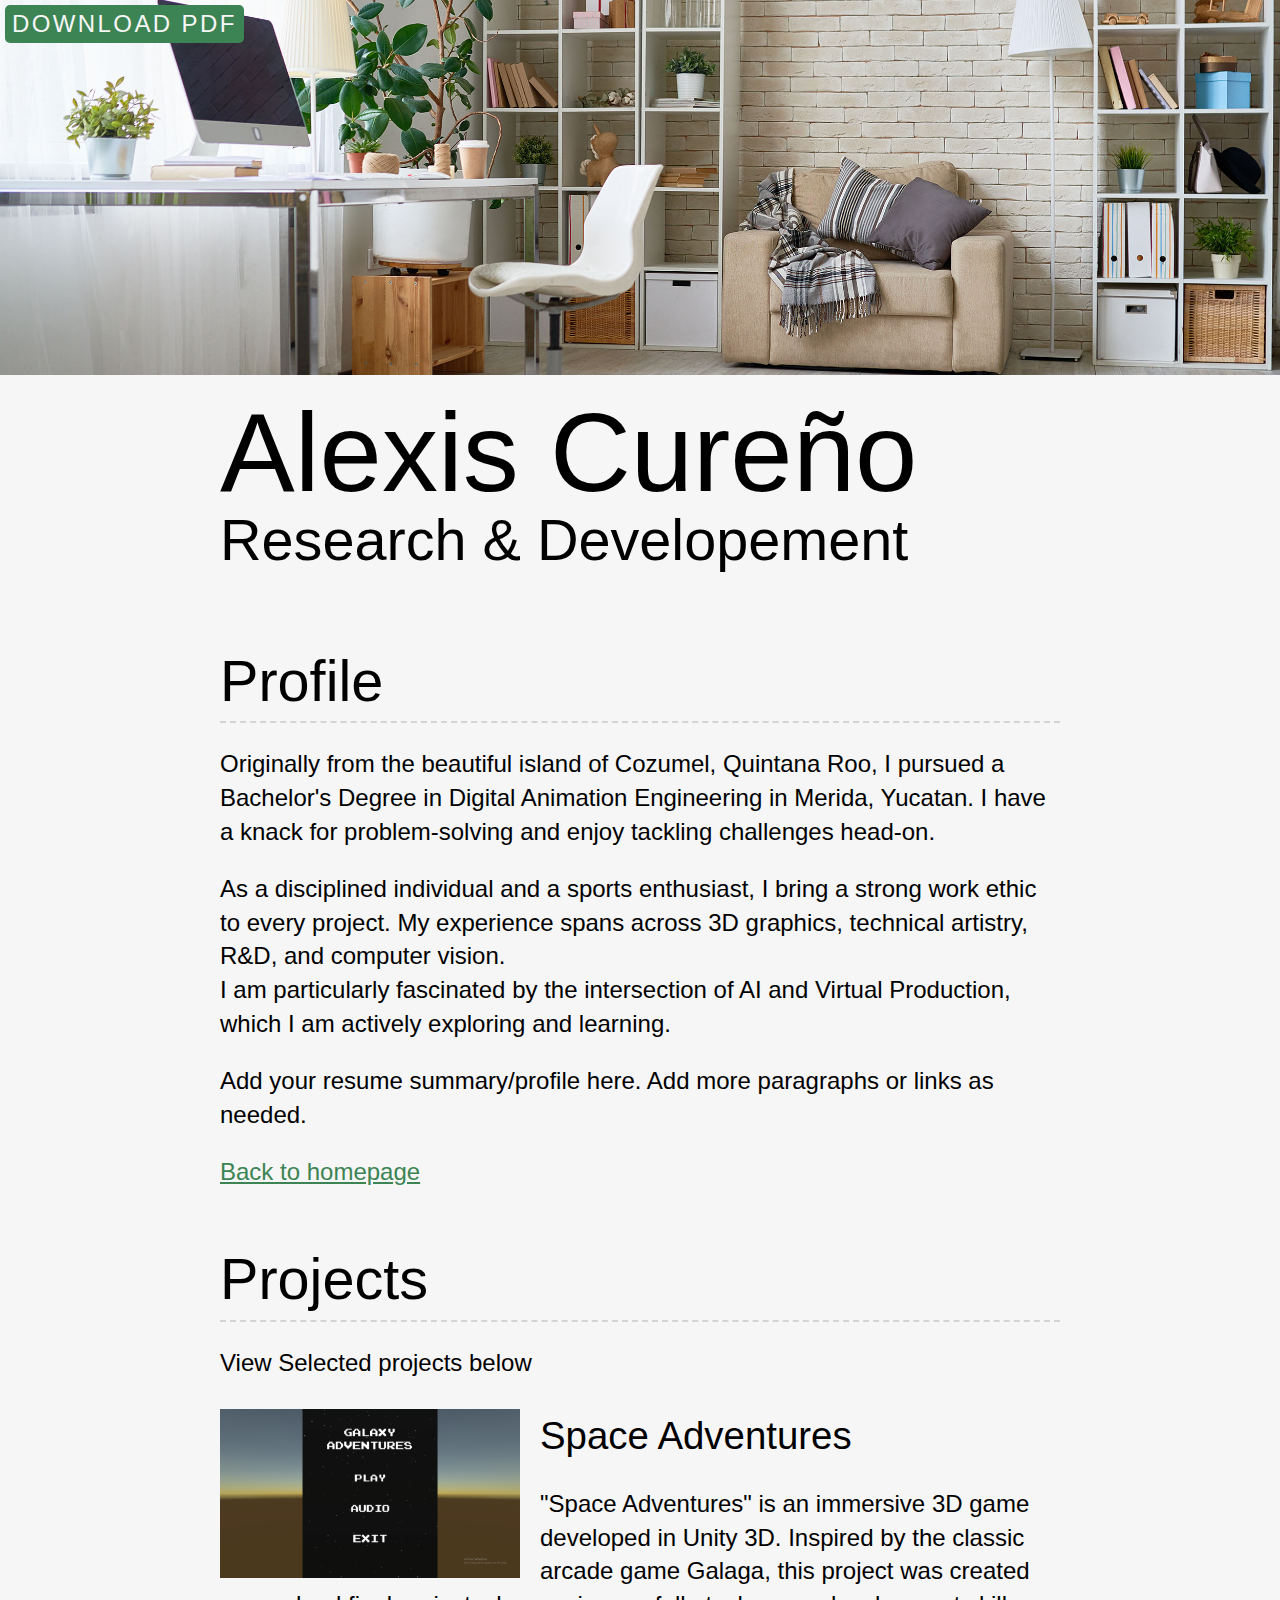
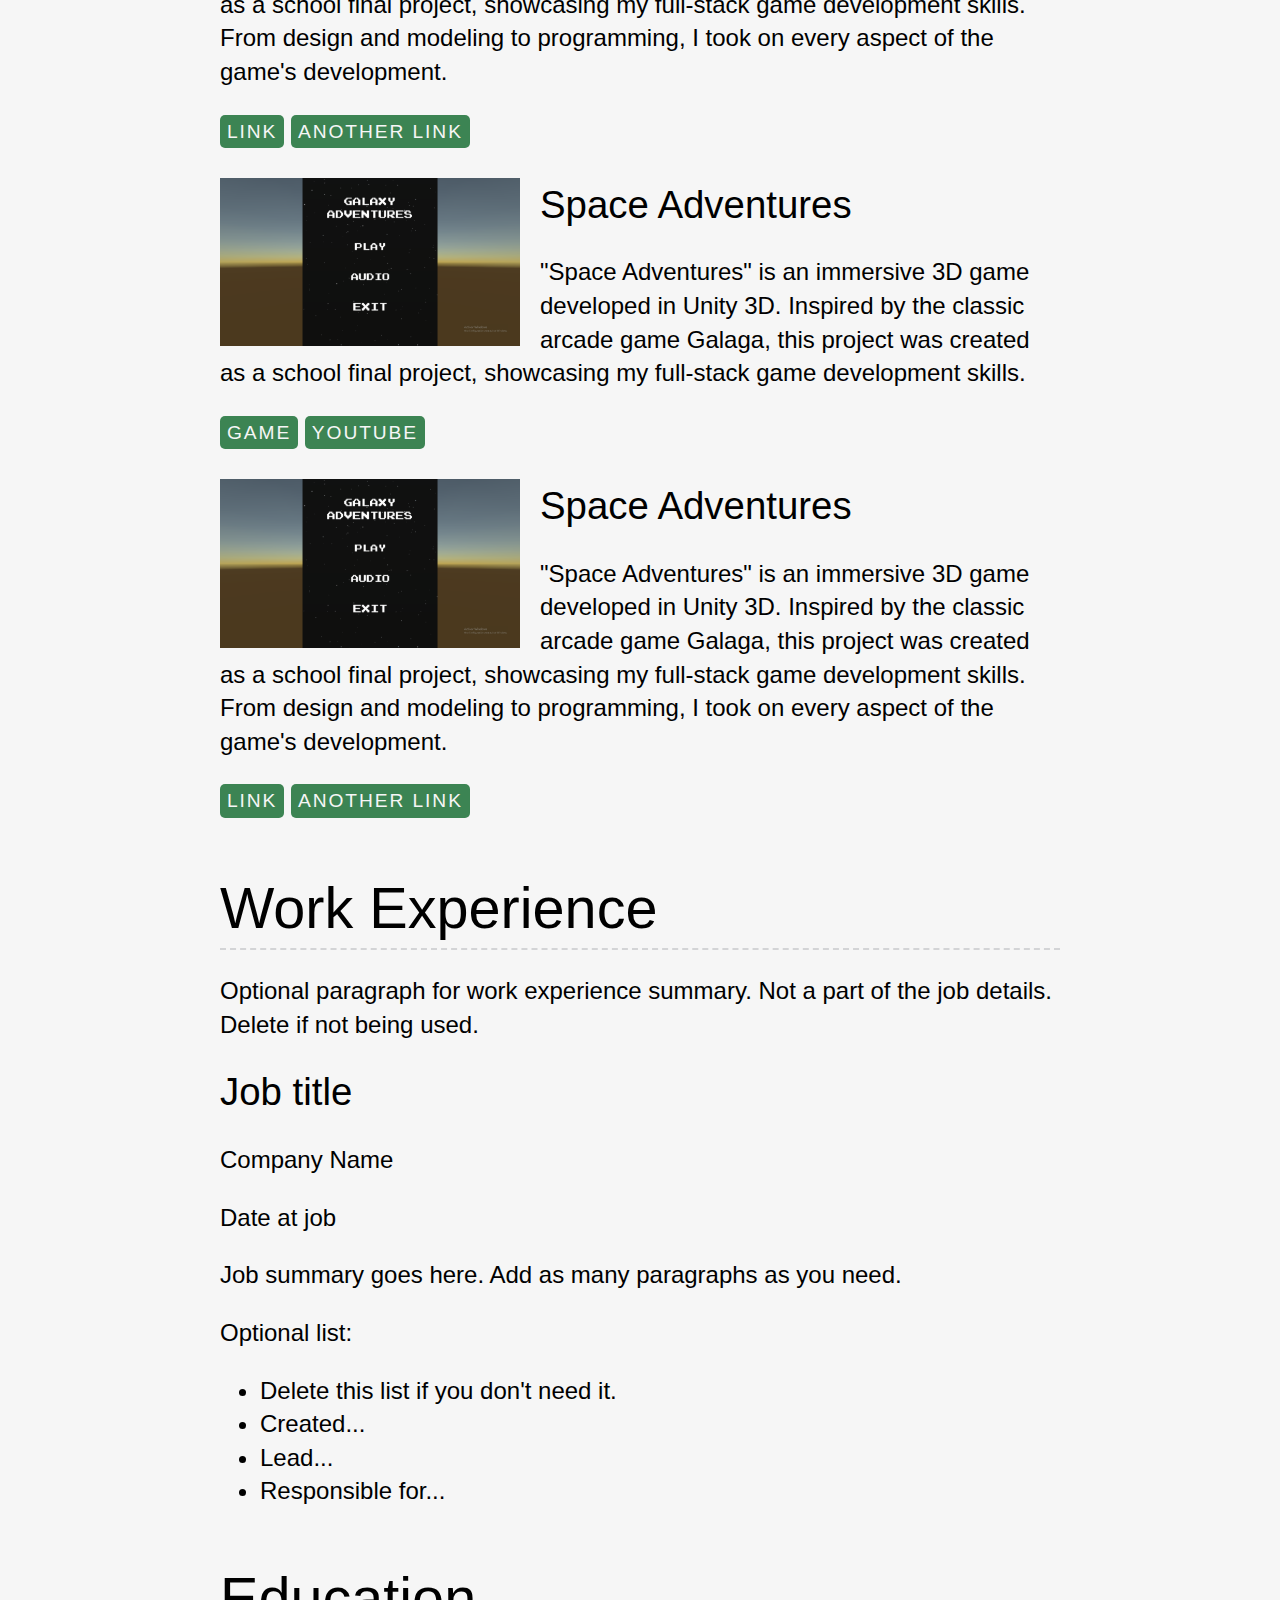
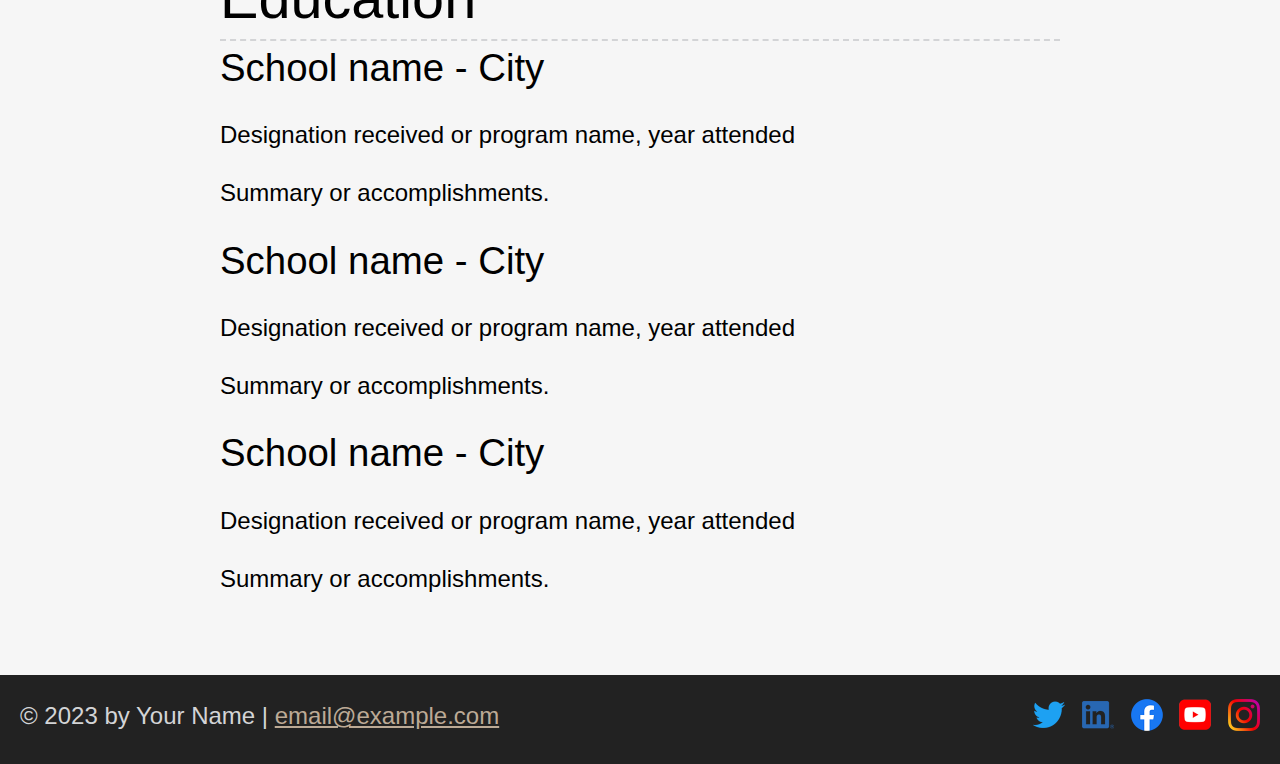
==== commit 10dd073a: "Typography - Buttons - Grids & Layouts" ====
--- a/resume.html
+++ b/resume.html
@@ -110,7 +110,19 @@
           <h2>Education</h2>
 
           <!-- To add more items, copy this whole <section></section> block -->
-          <section>
+          <section class="education-item">
+            <h3>School name - City</h3>
+            <p>Designation received or program name, year attended</p>
+            <p>Summary or accomplishments.</p>
+          </section>
+
+          <section class="education-item">
+            <h3>School name - City</h3>
+            <p>Designation received or program name, year attended</p>
+            <p>Summary or accomplishments.</p>
+          </section>
+
+          <section class="education-item">
             <h3>School name - City</h3>
             <p>Designation received or program name, year attended</p>
             <p>Summary or accomplishments.</p>
--- a/css/style.css
+++ b/css/style.css
@@ -27,6 +27,24 @@
 body {
     background: #f6f6f6;
     margin: 0;
+    font-family: "Open Sans", sans-serif;
+    font-size: 1.5rem;
+    line-height: 1.4;
+}
+h1, h2, h3 {
+    font-family: "Poppins", sans-serif;
+    font-weight: 400;
+    margin: 0;
+}
+h1 {
+    font-size: 7rem;
+    line-height: 0.85;
+}
+h2 {
+    font-size: 3.6rem;
+}
+h3 {
+    font-size: 2.4rem;
 }
 /* HOME
 ------------------------*/
@@ -61,6 +79,13 @@
     background: #3c8453;
     color: #f6f6f6;
     text-decoration: none;
+    text-transform: uppercase;
+    font-size: 1.2rem;
+    display: inline-block;
+    padding: 7px;
+    letter-spacing: 0.1em;
+    line-height: 1;
+    border-radius: 5px;
 }
 .content-wrapper {
     margin: 0 auto;
@@ -89,6 +114,7 @@
     position: fixed;
     top: 5px;
     left: 5px;
+    font-size: 1.5rem;
 
 }
 /* Profile
@@ -102,8 +128,8 @@
 }
 .project-item img {
     width: 300px;
-        float: left;
-        margin-right: 20px;
+    float: left;
+    margin-right: 20px;
 }
 
 /* Work Experience
@@ -111,6 +137,12 @@
 
 /* Education
 ------------------------*/
+.education-item {
+    margin: 30px 0;
+} 
+.education-item {
+    margin: 0;
+} 
 
 /* FOOTER
 ------------------------*/
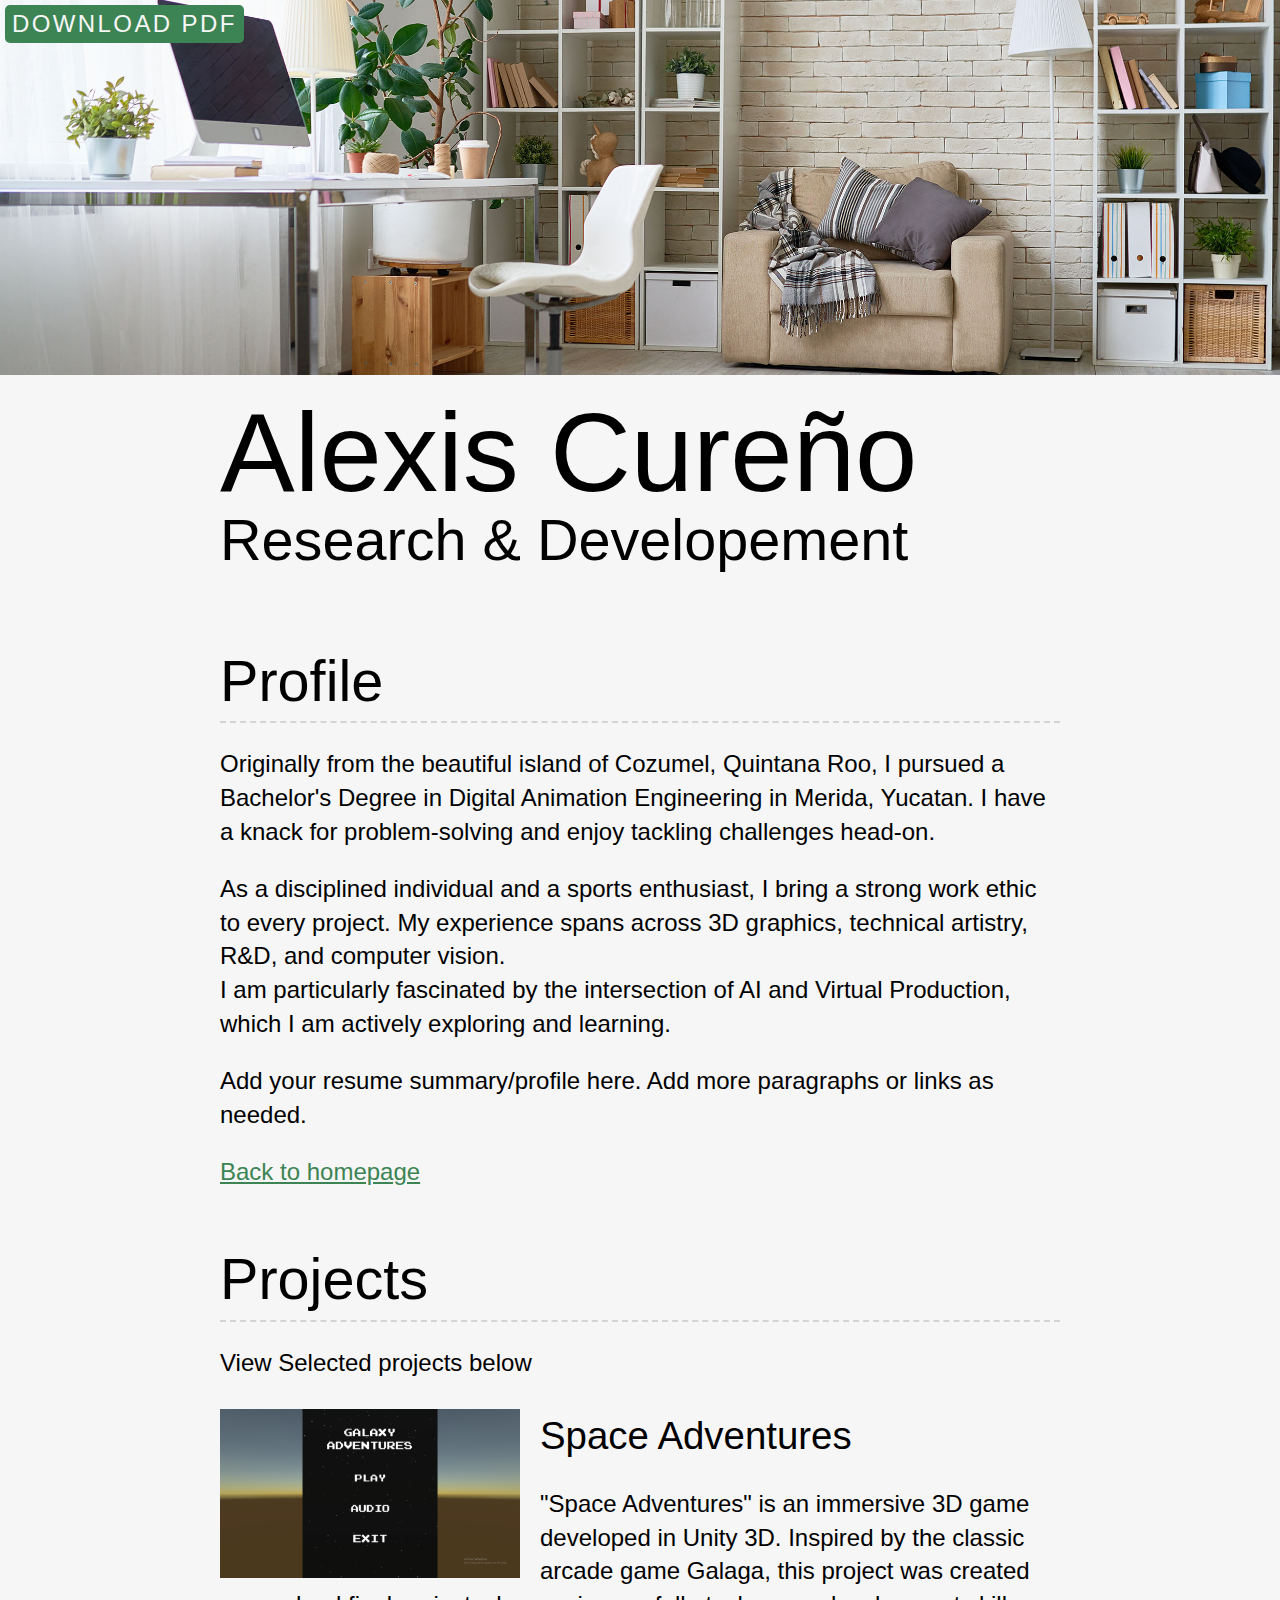
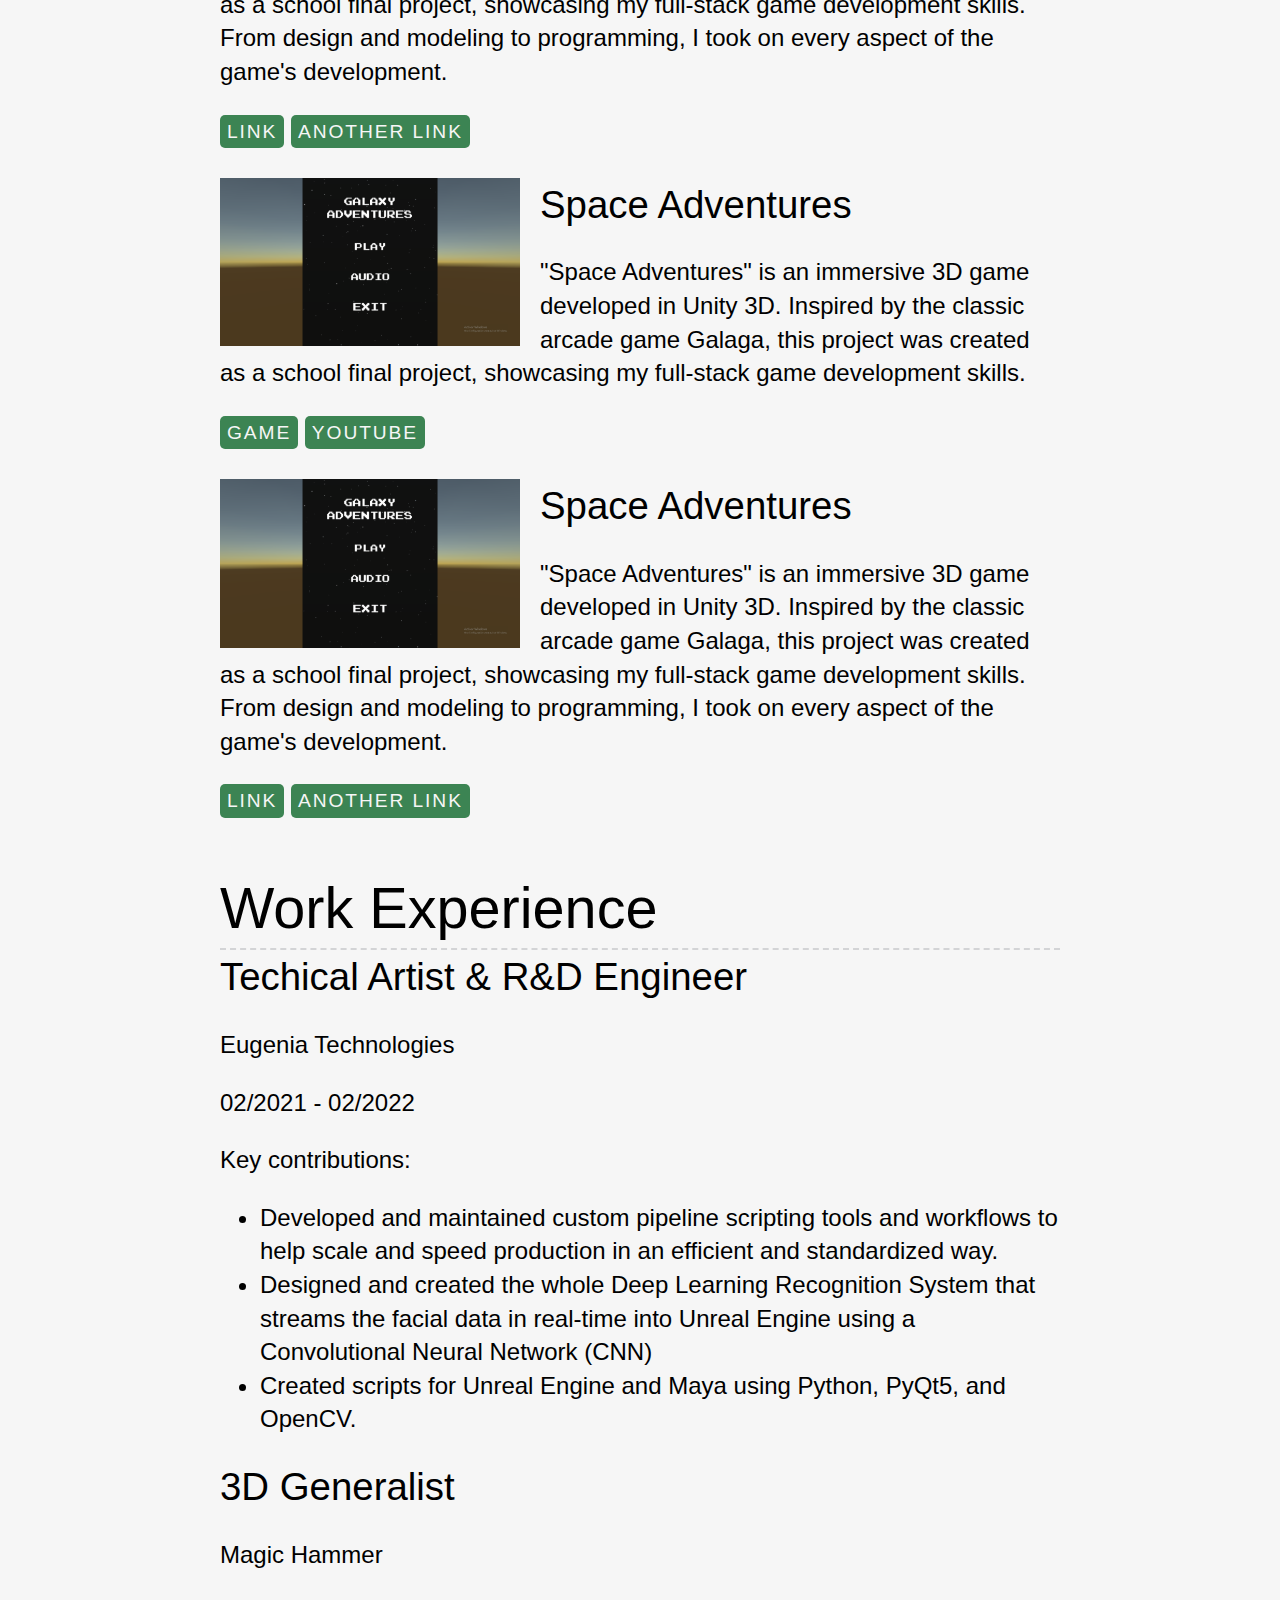
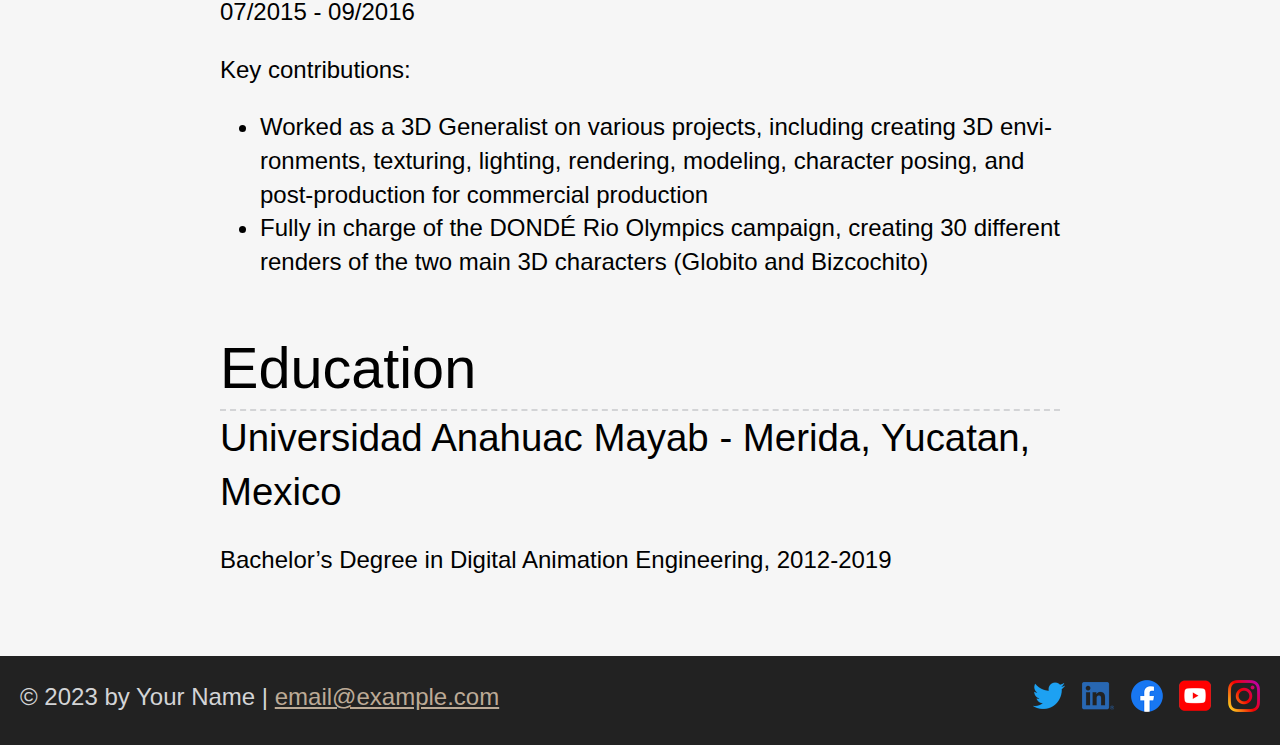
==== commit 0ad4ebd5: "Breakpoints" ====
--- a/resume.html
+++ b/resume.html
@@ -39,44 +39,42 @@
           <h2>Projects</h2>
           <p>View Selected projects below</p>
           <!-- To add more items, copy this whole <section></section> block-->
+          <div class="project-wapper">
+            <section class="project-item">
+              <img src="images/space-500px.png" srcset="images/space-1000px.png 2x" alt="some projects">
+              <h3>Space Adventures</h3>
+              <p>"Space Adventures" is an immersive 3D game developed in Unity 3D. Inspired by the classic arcade game Galaga, this project was created as a school final project, showcasing my full-stack game development skills. 
+                From design and modeling to programming, I took on every aspect of the game's development.
+              </p>
+              <!-- link to project -->
+              <a class="btn" href="#" target="_blank">Link</a>
+              <!-- additional links, e.g. newsletter -->
+              <a class="btn" href="#" target="_blank">Another link</a>
+            </section>
 
-          <section class="project-item">
-            <img src="images/space-500px.png" srcset="images/space-1000px.png 2x" alt="some projects">
-            <h3>Space Adventures</h3>
-            <p>"Space Adventures" is an immersive 3D game developed in Unity 3D. Inspired by the classic arcade game Galaga, this project was created as a school final project, showcasing my full-stack game development skills. 
-              From design and modeling to programming, I took on every aspect of the game's development.
-            </p>
-            <!-- link to project -->
-            <a class="btn" href="#" target="_blank">Link</a>
-            <!-- additional links, e.g. newsletter -->
-            <a class="btn" href="#" target="_blank">Another link</a>
-          </section>
+            <section class="project-item">
+              <img src="images/space-500px.png" srcset="images/space-1000px.png 2x" alt="some projects">
+                <h3>Space Adventures</h3>
+                <p>"Space Adventures" is an immersive 3D game developed in Unity 3D. Inspired by the classic arcade game Galaga, this project was created as a school final project, showcasing my full-stack game development skills.
+                </p>
+                <!-- link to project -->
+                <a class="btn" href="https://alexiscureno.github.io/Space-Adventures-Game/" target="_blank">Game</a>
+                <!-- additional links, e.g. newsletter -->
+                <a class="btn" href="https://www.youtube.com/@madebychristina" target="_blank">Youtube</a>
+            </section>
 
-          <section class="project-item">
-            <img src="images/space-500px.png" srcset="images/space-1000px.png 2x" alt="some projects">
-            <h3>Space Adventures</h3>
-            <p>"Space Adventures" is an immersive 3D game developed in Unity 3D. Inspired by the classic arcade game Galaga, this project was created as a school final project, showcasing my full-stack game development skills.
-            </p>
-            <!-- link to project -->
-            <a class="btn" href="https://alexiscureno.github.io/Space-Adventures-Game/" target="_blank">Game</a>
-            <!-- additional links, e.g. newsletter -->
-            <a class="btn" href="https://www.youtube.com/@madebychristina" target="_blank">Youtube</a>
-          </section>
-
-          <section class="project-item">
-            <img src="images/space-500px.png" srcset="images/space-1000px.png 2x" alt="some projects">
-            <h3>Space Adventures</h3>
-            <p>"Space Adventures" is an immersive 3D game developed in Unity 3D. Inspired by the classic arcade game Galaga, this project was created as a school final project, showcasing my full-stack game development skills. 
-              From design and modeling to programming, I took on every aspect of the game's development.
-            </p>
-            <!-- link to project -->
-            <a class="btn" href="https://alexiscureno.github.io/Space-Adventures-Game/" target="_blank">Link</a>
-            <!-- additional links, e.g. newsletter -->
-            <a class="btn" href="#" target="_blank">Another link</a>
-          </section>
-
-
-          
+            <section class="project-item">
+                <img src="images/space-500px.png" srcset="images/space-1000px.png 2x" alt="some projects">
+                <h3>Space Adventures</h3>
+                <p>"Space Adventures" is an immersive 3D game developed in Unity 3D. Inspired by the classic arcade game Galaga, this project was created as a school final project, showcasing my full-stack game development skills. 
+                  From design and modeling to programming, I took on every aspect of the game's development.
+                </p>
+                <!-- link to project -->
+                <a class="btn" href="https://alexiscureno.github.io/Space-Adventures-Game/" target="_blank">Link</a>
+                <!-- additional links, e.g. newsletter -->
+                <a class="btn" href="#" target="_blank">Another link</a>
+            </section>
+          </div>
           <!-- End content edits here. -->
         </section>
 
@@ -84,21 +82,49 @@
         <section class="resume-section">
           <!-- Start content edits below this line.  -->
           <h2>Work Experience</h2>
-          <p>Optional paragraph for work experience summary. Not a part of the job details. Delete if not being used.</p>
+          <!-- <p>Optional paragraph for work experience summary. Not a part of the job details. Delete if not being used.</p> -->
 
           <!-- To add more items, copy this whole <section></section> block -->
-          <section>
-            <h3>Job title</h3>
-            <p>Company Name</p>
-            <p>Date at job</p>
-            <p>Job summary goes here. Add as many paragraphs as you need.</p>
-            <p>Optional list:</p>
-            <ul>
-              <li>Delete this list if you don't need it.</li>
-              <li>Created...</li>
-              <li>Lead...</li>
-              <li>Responsible for...</li>
-            </ul>
+          <section class="work-item">
+            <div class="work-details">
+              <h3>Techical Artist & R&D Engineer</h3>
+              <p>Eugenia Technologies</p>
+              <p>02/2021 - 02/2022</p>
+            </div>
+
+            <div class="work-summary">
+              <p>Key contributions:</p>
+              <ul>
+                <li>Developed and maintained custom pipeline scripting tools and workflows
+                to help scale and speed production in an efficient and standardized way.</li>
+                <li>Designed and created the whole Deep Learning Recognition System that
+                streams the facial data in real-time into Unreal Engine using a Convolutional
+                Neural Network (CNN)</li>
+                <li>Created scripts for Unreal Engine and Maya using Python, PyQt5, and
+                OpenCV.</li>
+              </ul>
+            </div>
+        
+          </section>
+
+          <section class="work-item">
+            <div class="work-details">
+              <h3>3D Generalist</h3>
+              <p>Magic Hammer</p>
+              <p>07/2015 - 09/2016</p>
+            </div>
+
+            <!-- <p>Job summary goes here. Add as many paragraphs as you need.</p> -->
+            <div class="work-summary">
+              <p>Key contributions:</p>
+                <ul>
+                  <li>Worked as a 3D Generalist on various projects, including creating 3D envi-
+                    ronments, texturing, lighting, rendering, modeling, character posing, and post-production for commercial production</li>
+                  <li>Fully in charge of the DONDÉ Rio Olympics campaign, creating 30 different
+                    renders of the two main 3D characters (Globito and Bizcochito)</li>
+                </ul>
+            </div>
+            
           </section>
 
           <!-- End content edits here. -->
@@ -111,21 +137,9 @@
 
           <!-- To add more items, copy this whole <section></section> block -->
           <section class="education-item">
-            <h3>School name - City</h3>
-            <p>Designation received or program name, year attended</p>
-            <p>Summary or accomplishments.</p>
-          </section>
-
-          <section class="education-item">
-            <h3>School name - City</h3>
-            <p>Designation received or program name, year attended</p>
-            <p>Summary or accomplishments.</p>
-          </section>
-
-          <section class="education-item">
-            <h3>School name - City</h3>
-            <p>Designation received or program name, year attended</p>
-            <p>Summary or accomplishments.</p>
+            <h3>Universidad Anahuac Mayab - Merida, Yucatan, Mexico</h3>
+            <p>Bachelor’s Degree in Digital Animation Engineering, 2012-2019</p>
+            <!-- <p>Summary or accomplishments.</p> -->
           </section>
 
           <!-- End content edits here. -->
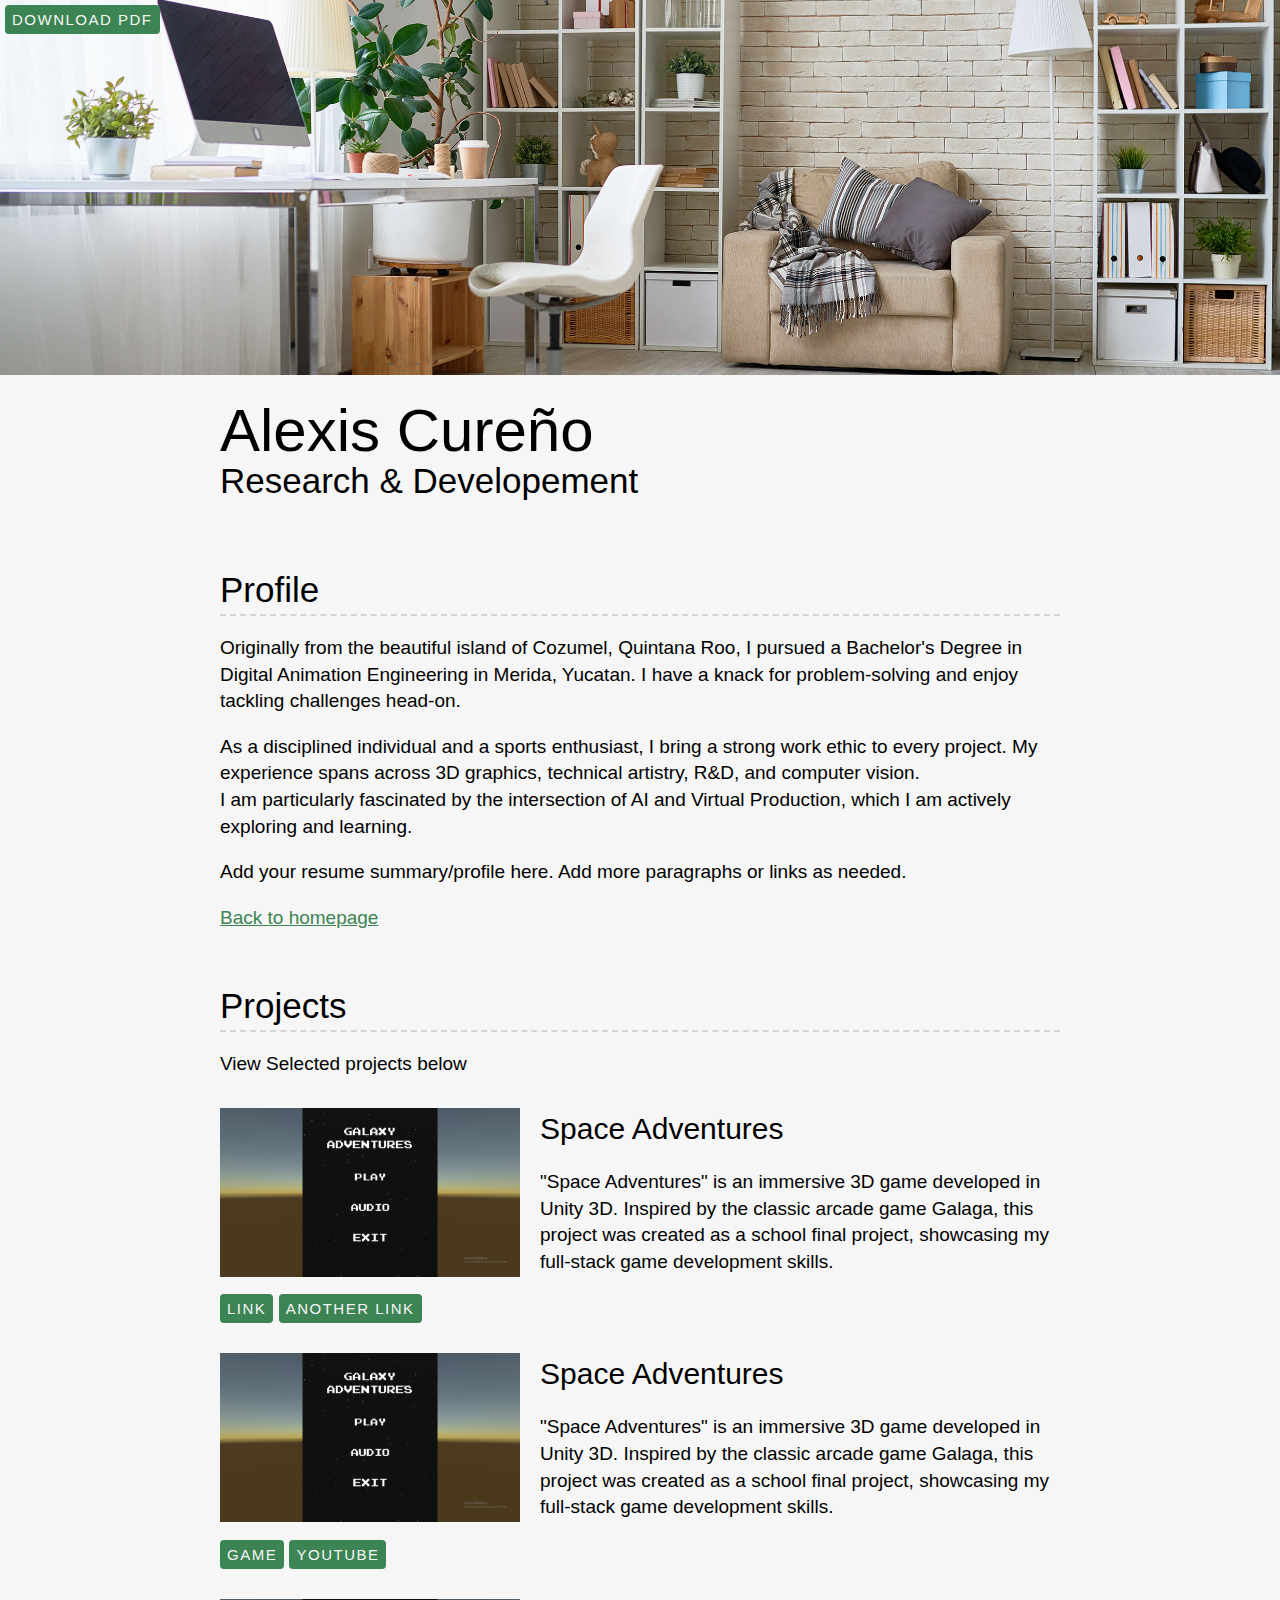
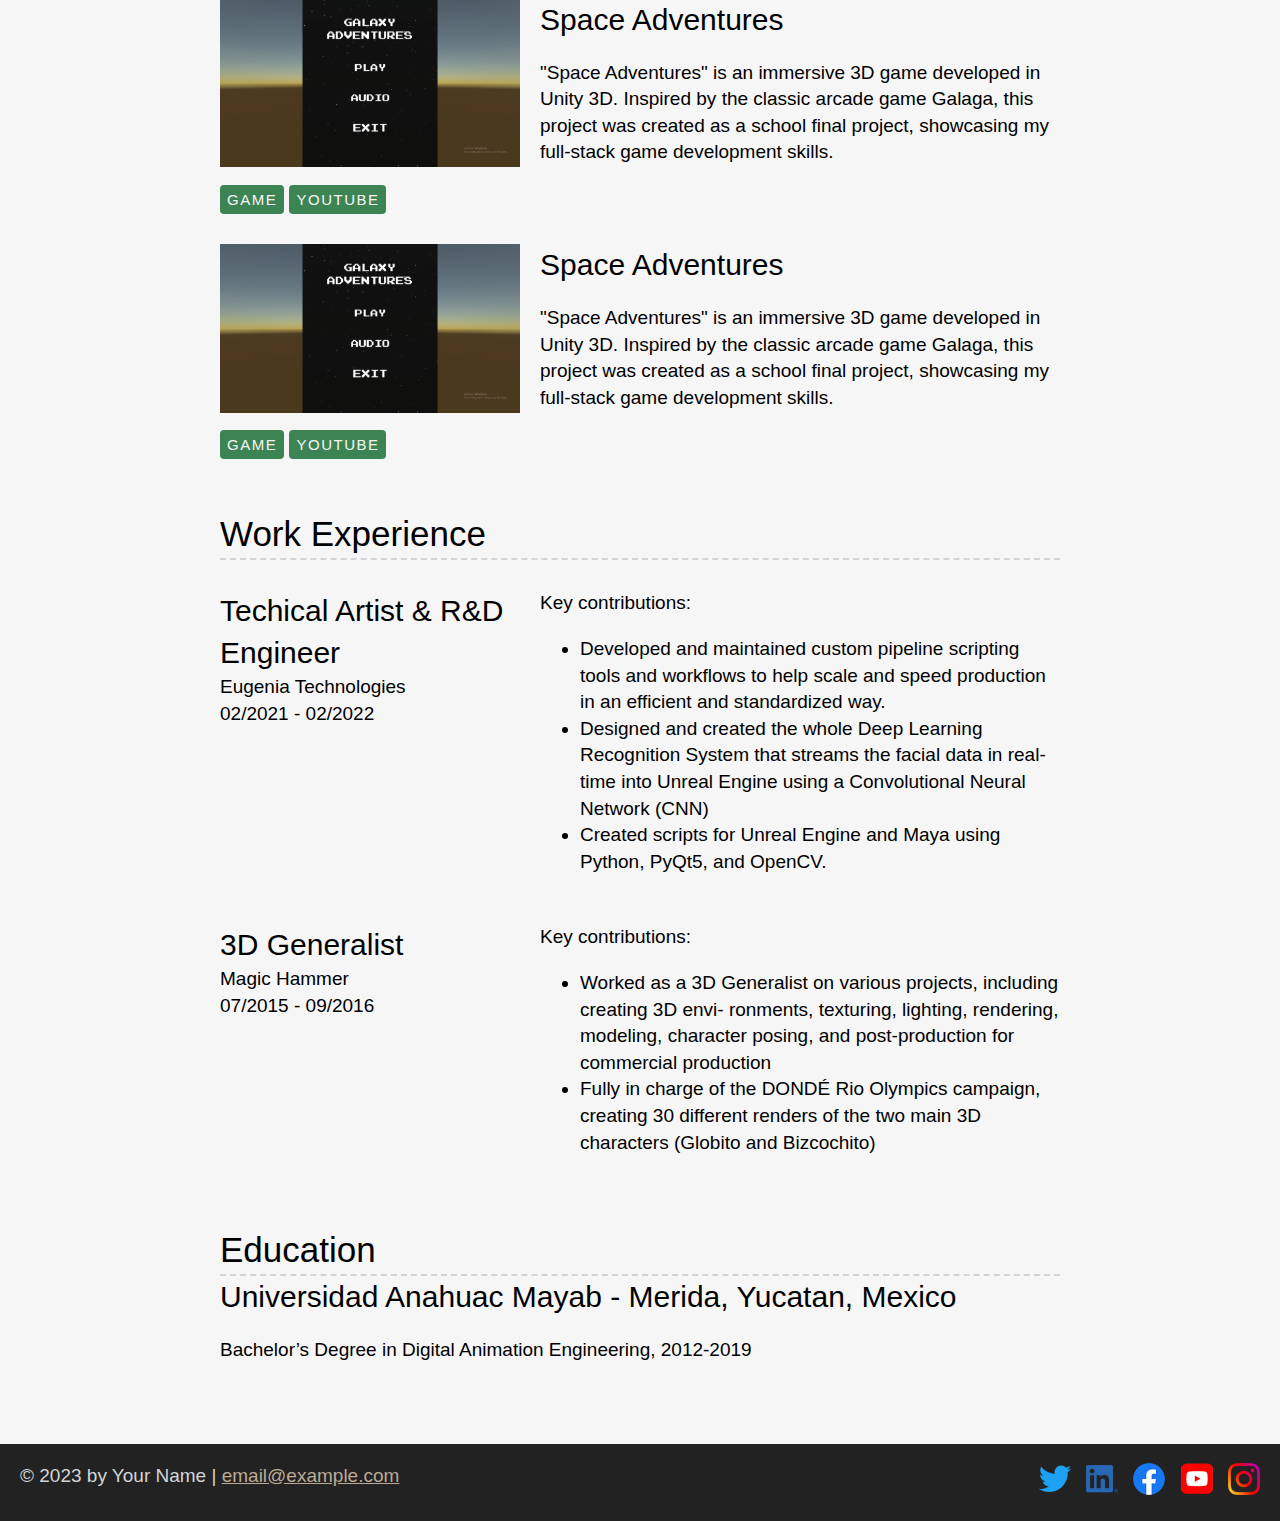
==== commit 4d632766: "Final Changes" ====
--- a/resume.html
+++ b/resume.html
@@ -35,17 +35,14 @@
 
         <!-- //  PROJECTS  // --> 
         <section class="resume-section">
-          <!-- Start content edits below this line. -->
+      
           <h2>Projects</h2>
           <p>View Selected projects below</p>
-          <!-- To add more items, copy this whole <section></section> block-->
-          <div class="project-wapper">
+          <div class="project-wrapper">
             <section class="project-item">
               <img src="images/space-500px.png" srcset="images/space-1000px.png 2x" alt="some projects">
               <h3>Space Adventures</h3>
-              <p>"Space Adventures" is an immersive 3D game developed in Unity 3D. Inspired by the classic arcade game Galaga, this project was created as a school final project, showcasing my full-stack game development skills. 
-                From design and modeling to programming, I took on every aspect of the game's development.
-              </p>
+              <p>"Space Adventures" is an immersive 3D game developed in Unity 3D. Inspired by the classic arcade game Galaga, this project was created as a school final project, showcasing my full-stack game development skills.</p>
               <!-- link to project -->
               <a class="btn" href="#" target="_blank">Link</a>
               <!-- additional links, e.g. newsletter -->
@@ -64,18 +61,27 @@
             </section>
 
             <section class="project-item">
-                <img src="images/space-500px.png" srcset="images/space-1000px.png 2x" alt="some projects">
+              <img src="images/space-500px.png" srcset="images/space-1000px.png 2x" alt="some projects">
                 <h3>Space Adventures</h3>
-                <p>"Space Adventures" is an immersive 3D game developed in Unity 3D. Inspired by the classic arcade game Galaga, this project was created as a school final project, showcasing my full-stack game development skills. 
-                  From design and modeling to programming, I took on every aspect of the game's development.
+                <p>"Space Adventures" is an immersive 3D game developed in Unity 3D. Inspired by the classic arcade game Galaga, this project was created as a school final project, showcasing my full-stack game development skills.
                 </p>
                 <!-- link to project -->
-                <a class="btn" href="https://alexiscureno.github.io/Space-Adventures-Game/" target="_blank">Link</a>
+                <a class="btn" href="https://alexiscureno.github.io/Space-Adventures-Game/" target="_blank">Game</a>
                 <!-- additional links, e.g. newsletter -->
-                <a class="btn" href="#" target="_blank">Another link</a>
+                <a class="btn" href="https://www.youtube.com/@madebychristina" target="_blank">Youtube</a>
+            </section>
+
+            <section class="project-item">
+              <img src="images/space-500px.png" srcset="images/space-1000px.png 2x" alt="some projects">
+                <h3>Space Adventures</h3>
+                <p>"Space Adventures" is an immersive 3D game developed in Unity 3D. Inspired by the classic arcade game Galaga, this project was created as a school final project, showcasing my full-stack game development skills.
+                </p>
+                <!-- link to project -->
+                <a class="btn" href="https://alexiscureno.github.io/Space-Adventures-Game/" target="_blank">Game</a>
+                <!-- additional links, e.g. newsletter -->
+                <a class="btn" href="https://www.youtube.com/@madebychristina" target="_blank">Youtube</a>
             </section>
           </div>
-          <!-- End content edits here. -->
         </section>
 
         <!-- //  WORK EXPERIENCE  // -->
--- a/css/style.css
+++ b/css/style.css
@@ -28,7 +28,7 @@
     background: #f6f6f6;
     margin: 0;
     font-family: "Open Sans", sans-serif;
-    font-size: 1.5rem;
+    font-size: 19px;
     line-height: 1.4;
 }
 h1, h2, h3 {
@@ -37,15 +37,49 @@
     margin: 0;
 }
 h1 {
-    font-size: 7rem;
+    font-size: 60px;
     line-height: 0.85;
 }
 h2 {
-    font-size: 3.6rem;
+    font-size: 35px;
 }
 h3 {
-    font-size: 2.4rem;
-}
+    font-size: 30px;
+}
+
+
+/* link */
+a {
+    color: #3c8453;
+}
+a:hover{
+    color: #bcaa96;
+    text-decoration: none;
+}
+footer a {
+    color: #bcaa96;
+}
+footer a:hover {
+    color: #3c8453;
+}
+.btn {
+    background: #3c8453;
+    color: #f6f6f6;
+    text-decoration: none;
+    text-transform: uppercase;
+    font-size: 15px;
+    display: inline-block;
+    padding: 7px;
+    letter-spacing: 0.1em;
+    line-height: 1;
+    border-radius: 4px;
+}
+.content-wrapper {
+    margin: 0 auto;
+    padding: 30px;  
+    max-width: 900px;
+}
+
 /* HOME
 ------------------------*/
 .home {
@@ -61,37 +95,15 @@
     background: rgb(255 255 255 / 0.9);
     padding: 30px;
 }
-/* link */
-a {
-    color: #3c8453;
-}
-a:hover{
-    color: #bcaa96;
-    text-decoration: none;
-}
-footer a {
-    color: #bcaa96;
-}
-footer a:hover {
-    color: #3c8453;
-}
-.btn {
-    background: #3c8453;
-    color: #f6f6f6;
-    text-decoration: none;
-    text-transform: uppercase;
-    font-size: 1.2rem;
-    display: inline-block;
-    padding: 7px;
-    letter-spacing: 0.1em;
-    line-height: 1;
-    border-radius: 5px;
-}
-.content-wrapper {
-    margin: 0 auto;
-    padding: 30px;  
-    max-width: 900px;
-}
+@media screen and (max-width:650px){
+    .home .content-wrapper {
+        padding: 10px;
+    }
+    .content-bg {
+        padding: 20px;  
+    }
+}
+
 /* RESUME
 ------------------------*/
 .resume header::before {
@@ -114,26 +126,87 @@
     position: fixed;
     top: 5px;
     left: 5px;
-    font-size: 1.5rem;
-
-}
-/* Profile
-------------------------*/
+    font-size: 15px;
+
+}
+@media screen and (max-width: 1150px){
+    .download-link {
+        position: absolute;
+    }
+}
+
+@media screen and (max-width: 500px){
+    .resume header::before {
+        height: 200px;
+    }
+    h1 {
+        font-size: 40px;
+    }
+    h2 {
+        font-size: 20px;
+    }
+    body {
+        font-size: 11px;
+    }
+    .btn {
+        font-size: 7px;
+    }
+}
 
 /* Projects
 ------------------------*/
 .project-item {
-    display: flow-root;
     margin: 30px 0;
 }
 .project-item img {
     width: 300px;
-    float: left;
-    margin-right: 20px;
+}
+
+@media screen and (min-width:900px) {
+    .project-item {
+        display: flow-root;
+    }
+    .project-item img {
+        float: left;
+        margin-right: 20px;
+    }
+}
+@media screen and (min-width:650px) and (max-width:899px) {
+    .project-wrapper {
+        display: grid;
+        grid-template-columns: repeat(2, 1fr);
+        column-gap: 20px;
+    }
+    .project-item img {
+        width: 100%;
+    }
+}
+@media screen and (max-width:500px){
+    .project-item img {
+        width: 100%;
+        margin-bottom: 10px;
+    }
 }
 
 /* Work Experience
 ------------------------*/
+.work-item {
+    margin: 30px 0;
+}
+.work-details p {
+    margin: 0;
+}
+
+@media screen and (min-width: 900px) {
+    .work-item {
+        display: grid;
+        grid-template-columns: 300px 1fr;
+        column-gap: 20px;
+    }
+    .work-summary p:first-child {
+        margin-top: 0;
+    }
+} 
 
 /* Education
 ------------------------*/
@@ -149,9 +222,6 @@
 footer {
     background: #222;
     color: #d3d4d6;
-    display: flex;
-    justify-content: space-between;
-    padding: 0 20px;
 }
 .socials {
     list-style-type: none;
@@ -168,3 +238,17 @@
     opacity: 0.5;
 }
 
+@media screen and (min-width: 900px){
+    footer {
+        display: flex;
+        justify-content: space-between;
+        padding: 0 20px;
+    }
+}
+@media screen and (max-width: 899px){
+    footer {
+        text-align: center;
+        padding: 10px;
+    }
+
+}
